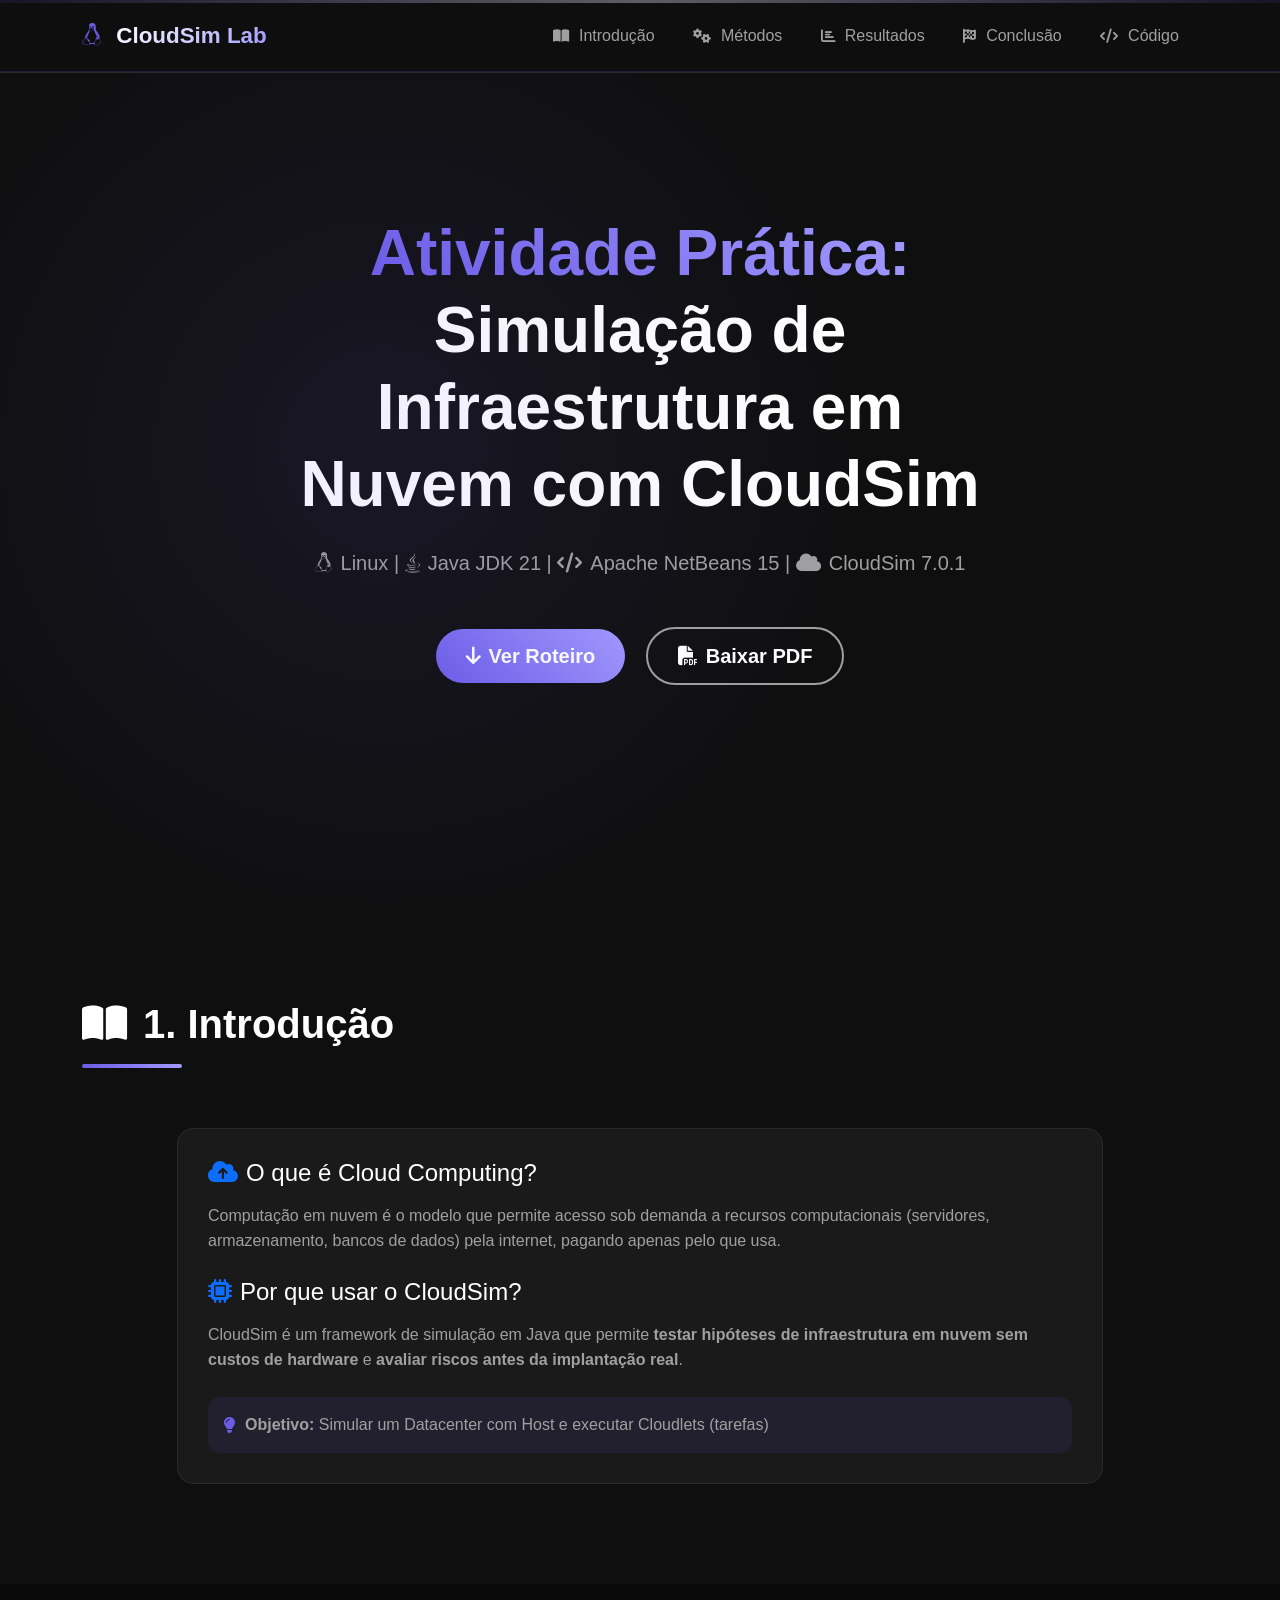
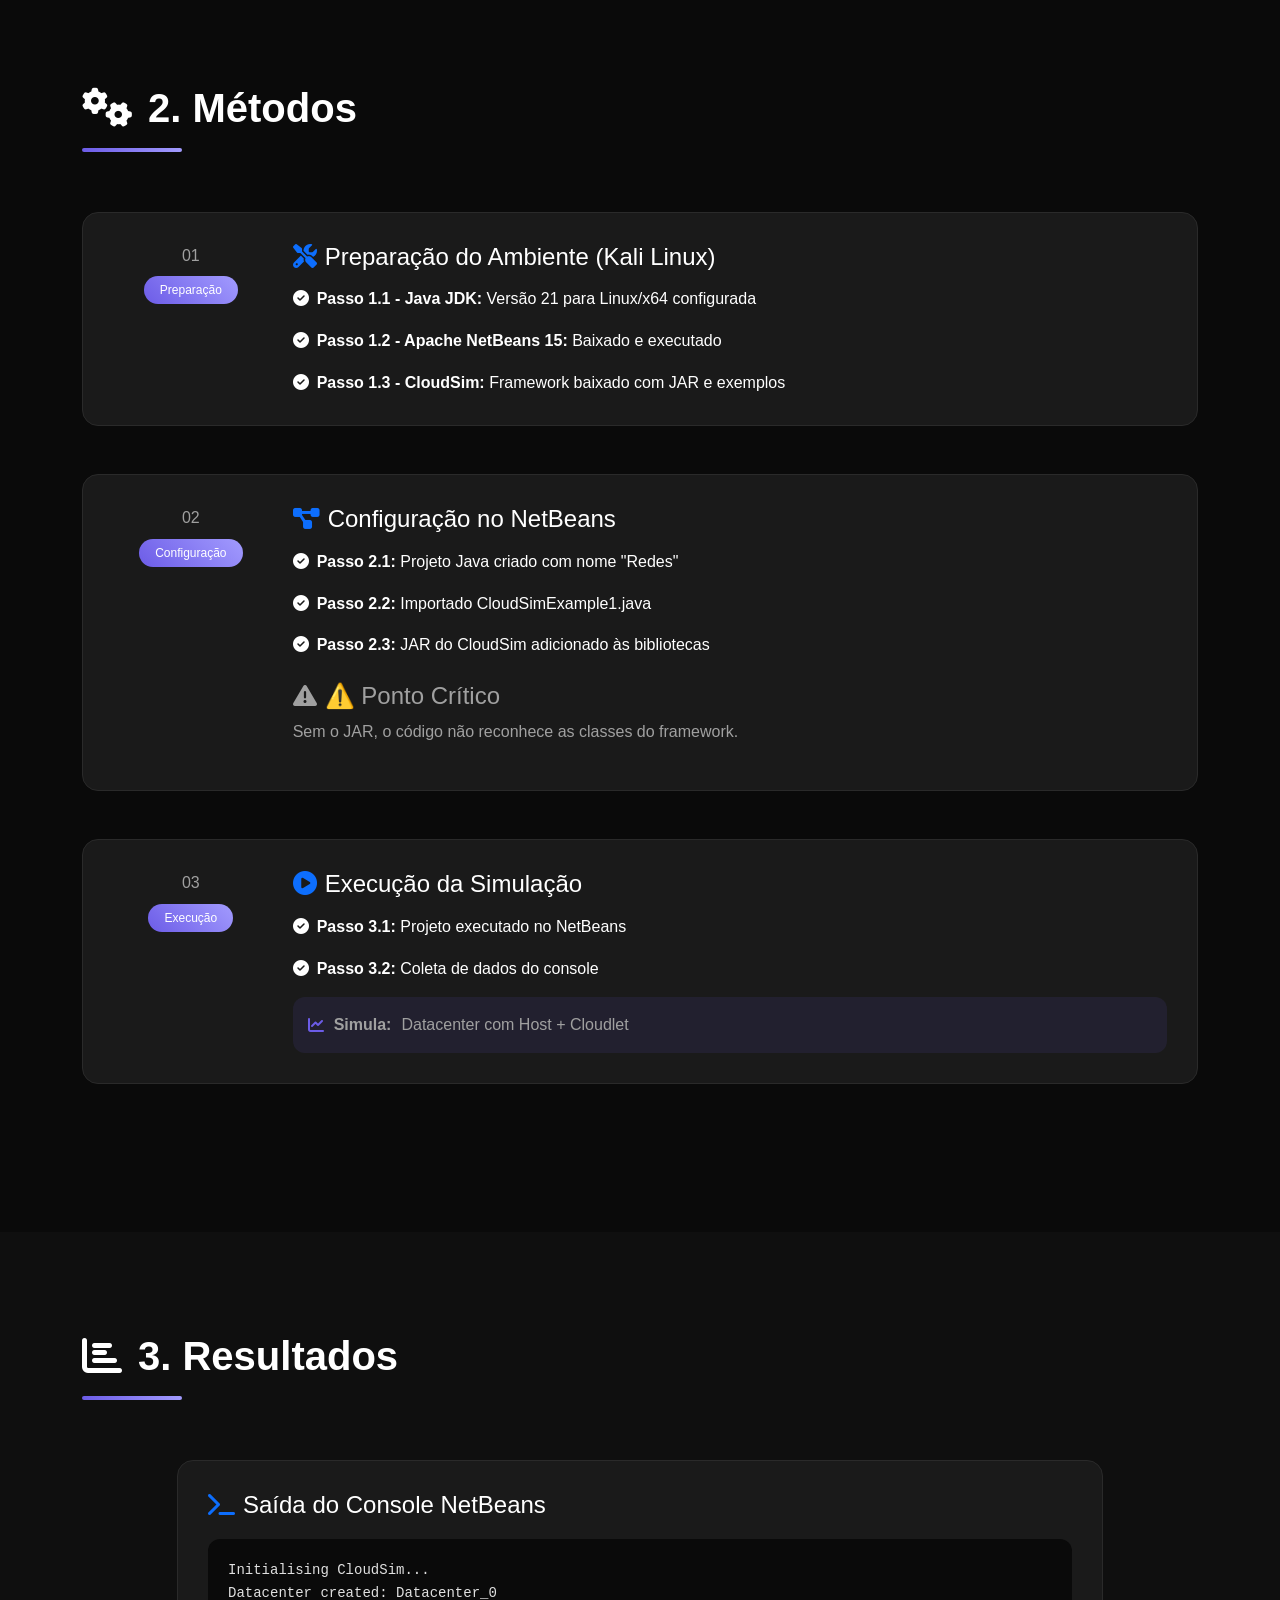
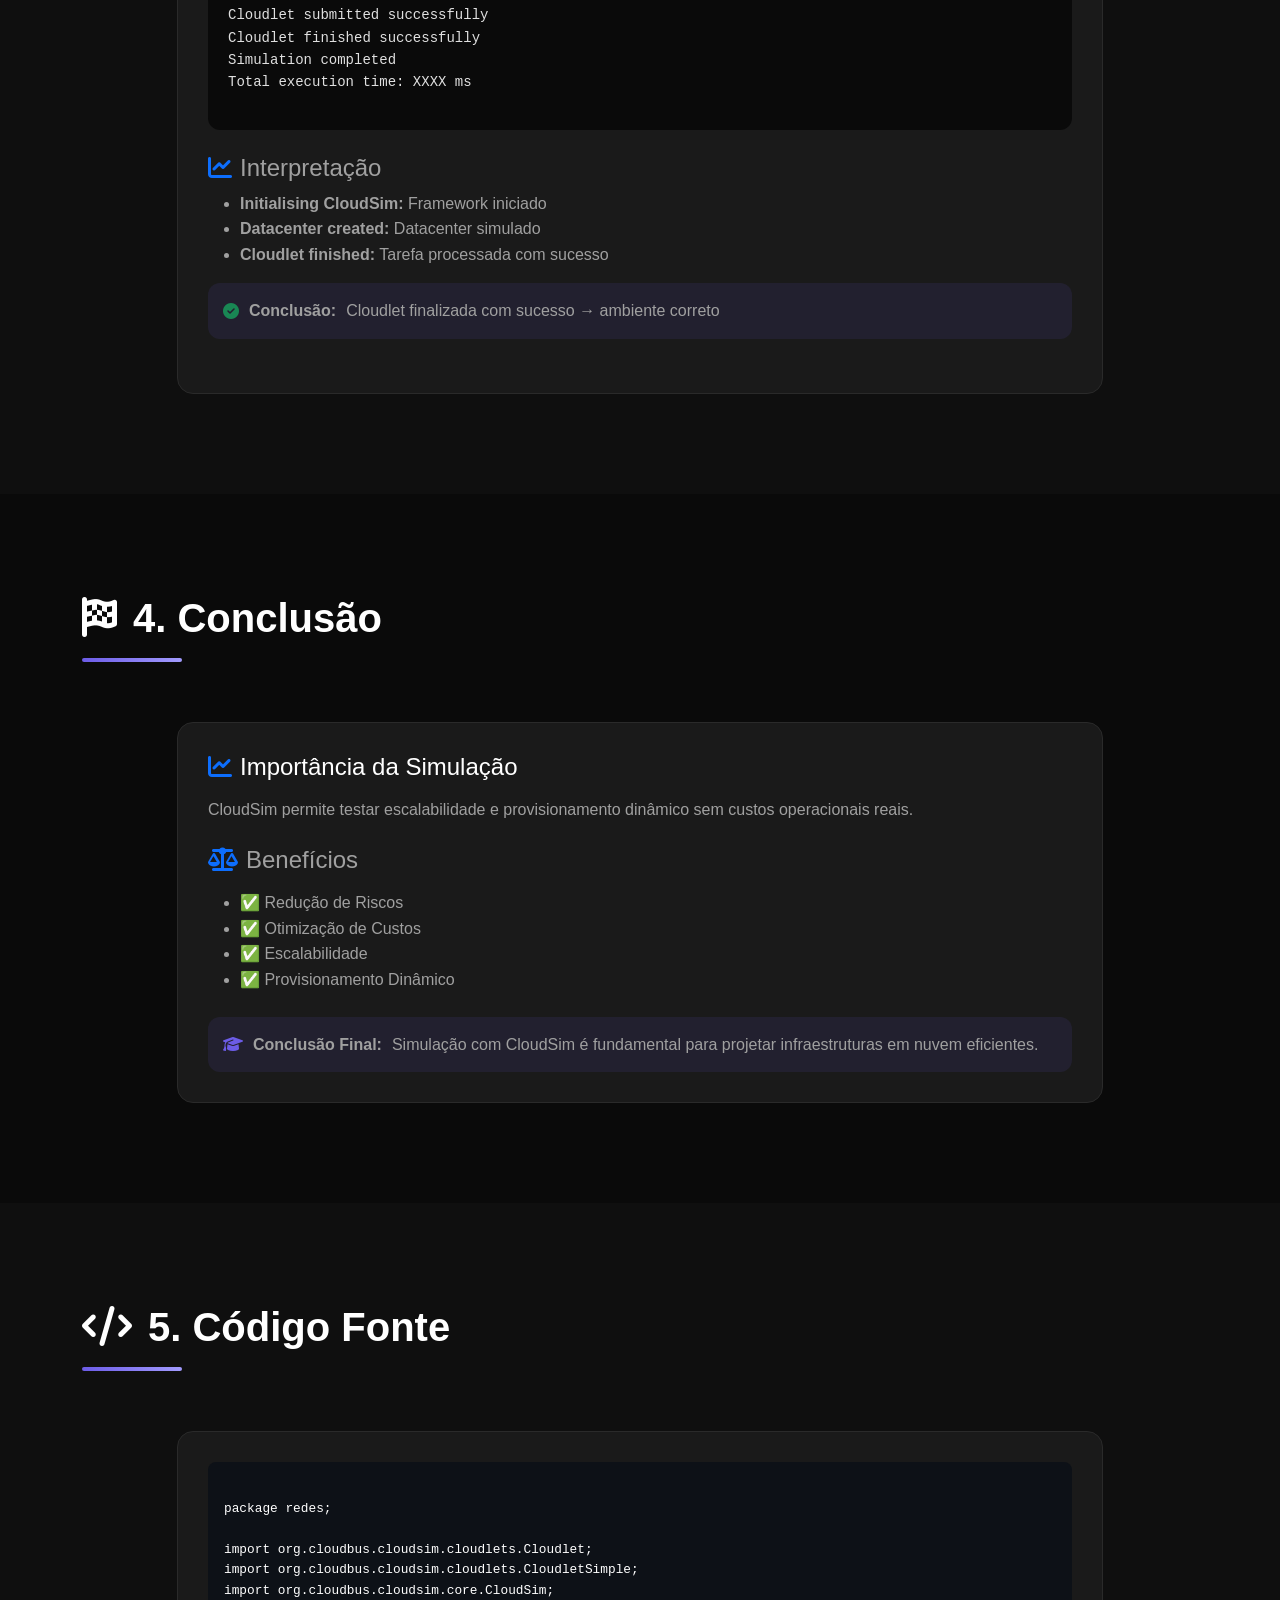
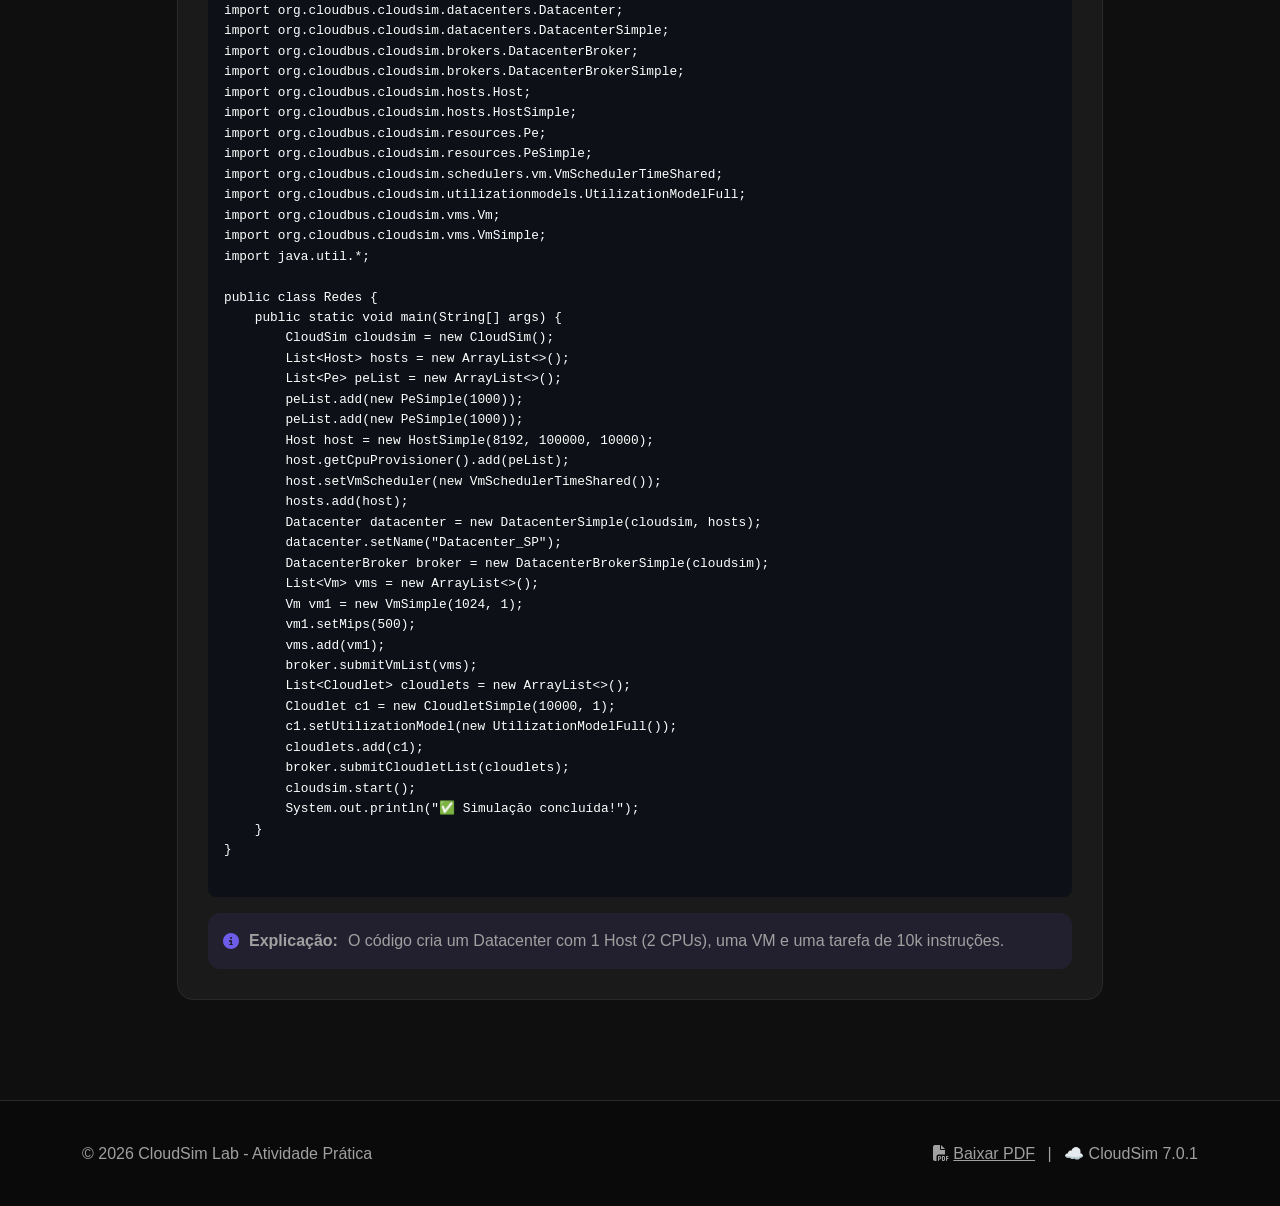
==== index.html @ b574f72d "Computação em nuvem" ====
<!doctype html>
<html lang="pt-BR">
  <head>
    <meta charset="UTF-8" />
    <meta name="viewport" content="width=device-width, initial-scale=1.0" />
    <title>CloudSim Lab - Simulação de Infraestrutura em Nuvem</title>
    <!-- Bootstrap 5 CSS -->
    <link href="https://cdn.jsdelivr.net/npm/bootstrap@5.3.0/dist/css/bootstrap.min.css" rel="stylesheet" />
    <!-- Font Awesome 6 -->
    <link rel="stylesheet" href="https://cdnjs.cloudflare.com/ajax/libs/font-awesome/6.4.0/css/all.min.css" />
    <!-- Seus CSS existentes -->
    <link rel="stylesheet" href="./css/styles.css" />
    <link rel="stylesheet" href="./css/header.css" />
  </head>
  <body>
    <header class="header fixed-top">
      <div class="reading-progress">
        <div class="progress-bar"></div>
      </div>
      <nav class="navbar navbar-expand-lg">
        <div class="container">
          <a class="navbar-brand" href="#">
            <i class="fab fa-linux me-2"></i>
            <span class="brand-text">CloudSim Lab</span>
          </a>
          <button class="navbar-toggler" type="button" data-bs-toggle="collapse" data-bs-target="#navbarNav">
            <span class="navbar-toggler-icon"></span>
          </button>
          <div class="collapse navbar-collapse" id="navbarNav">
            <ul class="navbar-nav ms-auto">
              <li class="nav-item">
                <a class="nav-link" href="#introducao"><i class="fas fa-book-open me-1"></i>Introdução</a>
              </li>
              <li class="nav-item">
                <a class="nav-link" href="#metodos"><i class="fas fa-cogs me-1"></i>Métodos</a>
              </li>
              <li class="nav-item">
                <a class="nav-link" href="#resultados"><i class="fas fa-chart-bar me-1"></i>Resultados</a>
              </li>
              <li class="nav-item">
                <a class="nav-link" href="#conclusao"><i class="fas fa-flag-checkered me-1"></i>Conclusão</a>
              </li>
              <li class="nav-item">
                <a class="nav-link" href="#codigo"><i class="fas fa-code me-1"></i>Código</a>
              </li>
            </ul>
          </div>
        </div>
        <div class="progress-container">
          <div class="progress-bar-custom"></div>
          <div class="progress-glow"></div>
        </div>
      </nav>
    </header>

    <main class="main-content">
      <section class="hero-section">
        <div class="container">
          <div class="row align-items-center min-vh-100">
            <div class="col-lg-8 mx-auto text-center">
              <h1 class="display-3 fw-bold mb-4">
                <span class="gradient-text">Atividade Prática:</span> Simulação de Infraestrutura em Nuvem com CloudSim
              </h1>
              <p class="lead text-gray mb-5">
                <i class="fab fa-linux me-2"></i>Linux | <i class="fab fa-java me-2"></i>Java JDK 21 |
                <i class="fas fa-code me-2"></i>Apache NetBeans 15 | <i class="fas fa-cloud me-2"></i>CloudSim 7.0.1
              </p>
              <div class="hero-buttons">
                <a href="#introducao" class="btn btn-primary btn-lg me-3"><i class="fas fa-arrow-down me-2"></i>Ver Roteiro</a>
                <a href="./CloudSim.pdf" class="btn btn-outline-light btn-lg" download><i class="fas fa-file-pdf me-2"></i>Baixar PDF</a>
              </div>
            </div>
          </div>
        </div>
      </section>

      <section id="introducao" class="section-padding">
        <div class="container">
          <h2 class="section-title"><i class="fas fa-book-open me-3"></i>1. Introdução</h2>
          <div class="row g-4">
            <div class="col-lg-10 mx-auto">
              <div class="card">
                <div class="card-body">
                  <h3><i class="fas fa-cloud-upload-alt text-primary me-2"></i>O que é Cloud Computing?</h3>
                  <p class="text-gray mb-4">
                    Computação em nuvem é o modelo que permite acesso sob demanda a recursos computacionais (servidores, armazenamento,
                    bancos de dados) pela internet, pagando apenas pelo que usa.
                  </p>
                  <h3><i class="fas fa-microchip text-primary me-2"></i>Por que usar o CloudSim?</h3>
                  <p class="text-gray">
                    CloudSim é um framework de simulação em Java que permite
                    <strong>testar hipóteses de infraestrutura em nuvem sem custos de hardware</strong> e
                    <strong>avaliar riscos antes da implantação real</strong>.
                  </p>
                  <div class="concept-tip mt-4">
                    <i class="fas fa-lightbulb"></i
                    ><span><strong>Objetivo:</strong> Simular um Datacenter com Host e executar Cloudlets (tarefas)</span>
                  </div>
                </div>
              </div>
            </div>
          </div>
        </div>
      </section>

      <section id="metodos" class="section-padding bg-darker">
        <div class="container">
          <h2 class="section-title"><i class="fas fa-cogs me-3"></i>2. Métodos</h2>
          <div class="card mb-5 study-card">
            <div class="card-body">
              <div class="row">
                <div class="col-md-3 col-lg-2 text-center mb-3 mb-md-0">
                  <div class="question-number">01</div>
                  <span class="badge bg-primary mt-2">Preparação</span>
                </div>
                <div class="col-md-9 col-lg-10">
                  <h3><i class="fas fa-tools me-2 text-primary"></i>Preparação do Ambiente (Kali Linux)</h3>
                  <div class="answer-box correct">
                    <i class="fas fa-check-circle me-2"></i><strong>Passo 1.1 - Java JDK:</strong> Versão 21 para Linux/x64 configurada
                  </div>
                  <div class="answer-box correct mt-3">
                    <i class="fas fa-check-circle me-2"></i><strong>Passo 1.2 - Apache NetBeans 15:</strong> Baixado e executado
                  </div>
                  <div class="answer-box correct mt-3">
                    <i class="fas fa-check-circle me-2"></i><strong>Passo 1.3 - CloudSim:</strong> Framework baixado com JAR e exemplos
                  </div>
                </div>
              </div>
            </div>
          </div>
          <div class="card mb-5 study-card">
            <div class="card-body">
              <div class="row">
                <div class="col-md-3 col-lg-2 text-center mb-3 mb-md-0">
                  <div class="question-number">02</div>
                  <span class="badge bg-primary mt-2">Configuração</span>
                </div>
                <div class="col-md-9 col-lg-10">
                  <h3><i class="fas fa-project-diagram me-2 text-primary"></i>Configuração no NetBeans</h3>
                  <div class="answer-box correct">
                    <i class="fas fa-check-circle me-2"></i><strong>Passo 2.1:</strong> Projeto Java criado com nome "Redes"
                  </div>
                  <div class="answer-box correct mt-3">
                    <i class="fas fa-check-circle me-2"></i><strong>Passo 2.2:</strong> Importado CloudSimExample1.java
                  </div>
                  <div class="answer-box correct mt-3">
                    <i class="fas fa-check-circle me-2"></i><strong>Passo 2.3:</strong> JAR do CloudSim adicionado às bibliotecas
                  </div>
                  <div class="explanation-box mt-4">
                    <h4><i class="fas fa-exclamation-triangle me-2"></i>⚠️ Ponto Crítico</h4>
                    <p>Sem o JAR, o código não reconhece as classes do framework.</p>
                  </div>
                </div>
              </div>
            </div>
          </div>
          <div class="card mb-5 study-card">
            <div class="card-body">
              <div class="row">
                <div class="col-md-3 col-lg-2 text-center mb-3 mb-md-0">
                  <div class="question-number">03</div>
                  <span class="badge bg-primary mt-2">Execução</span>
                </div>
                <div class="col-md-9 col-lg-10">
                  <h3><i class="fas fa-play-circle me-2 text-primary"></i>Execução da Simulação</h3>
                  <div class="answer-box correct">
                    <i class="fas fa-check-circle me-2"></i><strong>Passo 3.1:</strong> Projeto executado no NetBeans
                  </div>
                  <div class="answer-box correct mt-3">
                    <i class="fas fa-check-circle me-2"></i><strong>Passo 3.2:</strong> Coleta de dados do console
                  </div>
                  <div class="concept-tip mt-3">
                    <i class="fas fa-chart-line"></i><strong>Simula:</strong> Datacenter com Host + Cloudlet
                  </div>
                </div>
              </div>
            </div>
          </div>
        </div>
      </section>

      <section id="resultados" class="section-padding">
        <div class="container">
          <h2 class="section-title"><i class="fas fa-chart-bar me-3"></i>3. Resultados</h2>
          <div class="row g-4">
            <div class="col-lg-10 mx-auto">
              <div class="card mb-4">
                <div class="card-body">
                  <h3><i class="fas fa-terminal text-primary me-2"></i>Saída do Console NetBeans</h3>
                  <div class="example-box" style="background: #0a0a0a; font-family: 'Courier New', monospace">
                    <pre style="white-space: pre-wrap; color: #e0e0e0">
Initialising CloudSim...
Datacenter created: Datacenter_0
Cloudlet submitted successfully
Cloudlet finished successfully
Simulation completed
Total execution time: XXXX ms</pre
                    >
                  </div>
                  <h4 class="mt-4"><i class="fas fa-chart-line text-primary me-2"></i>Interpretação</h4>
                  <ul class="text-gray">
                    <li><strong>Initialising CloudSim:</strong> Framework iniciado</li>
                    <li><strong>Datacenter created:</strong> Datacenter simulado</li>
                    <li><strong>Cloudlet finished:</strong> Tarefa processada com sucesso</li>
                  </ul>
                  <div class="concept-tip mt-3">
                    <i class="fas fa-check-circle text-success"></i><strong>Conclusão:</strong> Cloudlet finalizada com sucesso → ambiente
                    correto
                  </div>
                </div>
              </div>
            </div>
          </div>
        </div>
      </section>

      <section id="conclusao" class="section-padding bg-darker">
        <div class="container">
          <h2 class="section-title"><i class="fas fa-flag-checkered me-3"></i>4. Conclusão</h2>
          <div class="row g-4">
            <div class="col-lg-10 mx-auto">
              <div class="card">
                <div class="card-body">
                  <h3><i class="fas fa-chart-line text-primary me-2"></i>Importância da Simulação</h3>
                  <p class="text-gray">CloudSim permite testar escalabilidade e provisionamento dinâmico sem custos operacionais reais.</p>
                  <h3 class="mt-4"><i class="fas fa-balance-scale text-primary me-2"></i>Benefícios</h3>
                  <ul class="text-gray">
                    <li>✅ Redução de Riscos</li>
                    <li>✅ Otimização de Custos</li>
                    <li>✅ Escalabilidade</li>
                    <li>✅ Provisionamento Dinâmico</li>
                  </ul>
                  <div class="concept-tip mt-4">
                    <i class="fas fa-graduation-cap"></i><strong>Conclusão Final:</strong> Simulação com CloudSim é fundamental para
                    projetar infraestruturas em nuvem eficientes.
                  </div>
                </div>
              </div>
            </div>
          </div>
        </div>
      </section>

      <section id="codigo" class="section-padding">
        <div class="container">
          <h2 class="section-title"><i class="fas fa-code me-3"></i>5. Código Fonte</h2>
          <div class="row g-4">
            <div class="col-lg-10 mx-auto">
              <div class="card">
                <div class="card-body">
                  <pre style="background: #0d1117; padding: 1rem; border-radius: 8px; overflow-x: auto; font-size: 0.8rem"><code>
package redes;

import org.cloudbus.cloudsim.cloudlets.Cloudlet;
import org.cloudbus.cloudsim.cloudlets.CloudletSimple;
import org.cloudbus.cloudsim.core.CloudSim;
import org.cloudbus.cloudsim.datacenters.Datacenter;
import org.cloudbus.cloudsim.datacenters.DatacenterSimple;
import org.cloudbus.cloudsim.brokers.DatacenterBroker;
import org.cloudbus.cloudsim.brokers.DatacenterBrokerSimple;
import org.cloudbus.cloudsim.hosts.Host;
import org.cloudbus.cloudsim.hosts.HostSimple;
import org.cloudbus.cloudsim.resources.Pe;
import org.cloudbus.cloudsim.resources.PeSimple;
import org.cloudbus.cloudsim.schedulers.vm.VmSchedulerTimeShared;
import org.cloudbus.cloudsim.utilizationmodels.UtilizationModelFull;
import org.cloudbus.cloudsim.vms.Vm;
import org.cloudbus.cloudsim.vms.VmSimple;
import java.util.*;

public class Redes {
    public static void main(String[] args) {
        CloudSim cloudsim = new CloudSim();
        List&lt;Host&gt; hosts = new ArrayList&lt;&gt;();
        List&lt;Pe&gt; peList = new ArrayList&lt;&gt;();
        peList.add(new PeSimple(1000));
        peList.add(new PeSimple(1000));
        Host host = new HostSimple(8192, 100000, 10000);
        host.getCpuProvisioner().add(peList);
        host.setVmScheduler(new VmSchedulerTimeShared());
        hosts.add(host);
        Datacenter datacenter = new DatacenterSimple(cloudsim, hosts);
        datacenter.setName("Datacenter_SP");
        DatacenterBroker broker = new DatacenterBrokerSimple(cloudsim);
        List&lt;Vm&gt; vms = new ArrayList&lt;&gt;();
        Vm vm1 = new VmSimple(1024, 1);
        vm1.setMips(500);
        vms.add(vm1);
        broker.submitVmList(vms);
        List&lt;Cloudlet&gt; cloudlets = new ArrayList&lt;&gt;();
        Cloudlet c1 = new CloudletSimple(10000, 1);
        c1.setUtilizationModel(new UtilizationModelFull());
        cloudlets.add(c1);
        broker.submitCloudletList(cloudlets);
        cloudsim.start();
        System.out.println("✅ Simulação concluída!");
    }
}
                            </code></pre>
                  <div class="concept-tip mt-3">
                    <i class="fas fa-info-circle"></i><strong>Explicação:</strong> O código cria um Datacenter com 1 Host (2 CPUs), uma VM e
                    uma tarefa de 10k instruções.
                  </div>
                </div>
              </div>
            </div>
          </div>
        </div>
      </section>
    </main>

    <footer class="footer">
      <div class="container">
        <div class="row">
          <div class="col-md-6"><p class="mb-0">© 2026 CloudSim Lab - Atividade Prática</p></div>
          <div class="col-md-6 text-md-end">
            <a href="./CloudSim.pdf" class="text-gray" download><i class="fas fa-file-pdf me-1"></i>Baixar PDF</a>
            <span class="mx-2">|</span>
            <span>☁️ CloudSim 7.0.1</span>
          </div>
        </div>
      </div>
    </footer>

    <script src="https://cdn.jsdelivr.net/npm/bootstrap@5.3.0/dist/js/bootstrap.bundle.min.js"></script>
    <script src="./js/script.js"></script>
    <script src="./js/header.js"></script>
    <script>
      window.addEventListener('scroll', function () {
        const winScroll = document.body.scrollTop || document.documentElement.scrollTop
        const height = document.documentElement.scrollHeight - document.documentElement.clientHeight
        const scrolled = (winScroll / height) * 100
        document.getElementById('progressBar').style.width = scrolled + '%'
      })
    </script>
  </body>
</html>
---- css/styles.css ----
/* style.css - Dark Mode Personalizado */
:root {
  --bg-primary: #0f0f0f;
  --bg-secondary: #1a1a1a;
  --bg-darker: #0a0a0a;
  --text-primary: #ffffff;
  --text-secondary: #e0e0e0;
  --text-gray: #a0a0a0;
  --accent-primary: #6c5ce7;
  --accent-secondary: #a29bfe;
  --border-color: #2a2a2a;
  --card-hover: #252525;
}

* {
  margin: 0;
  padding: 0;
  box-sizing: border-box;
}

body {
  background-color: var(--bg-primary);
  color: var(--text-primary);
  font-family: 'Segoe UI', Tahoma, Geneva, Verdana, sans-serif;
  line-height: 1.6;
  overflow-x: hidden;
}

/* Header e Navegação */
.header {
  background-color: rgba(15, 15, 15, 0.95);
  backdrop-filter: blur(10px);
  border-bottom: 1px solid var(--border-color);
}

.navbar-brand {
  color: var(--text-primary) !important;
  font-weight: bold;
  font-size: 1.5rem;
}

.navbar-brand i {
  color: var(--accent-primary);
}

.nav-link {
  color: var(--text-gray) !important;
  font-weight: 500;
  transition: all 0.3s ease;
  position: relative;
}

.nav-link:hover {
  color: var(--text-primary) !important;
}

.nav-link::after {
  content: '';
  position: absolute;
  bottom: 0;
  left: 50%;
  width: 0;
  height: 2px;
  background: var(--accent-primary);
  transition: all 0.3s ease;
  transform: translateX(-50%);
}

.nav-link:hover::after {
  width: 80%;
}

/* Hero Section */
.hero-section {
  min-height: 100vh;
  display: flex;
  align-items: center;
  position: relative;
  overflow: hidden;
}

.hero-section::before {
  content: '';
  position: absolute;
  top: 0;
  left: 0;
  right: 0;
  bottom: 0;
  background: radial-gradient(circle at 30% 50%, rgba(108, 92, 231, 0.1) 0%, transparent 50%);
  pointer-events: none;
}

.gradient-text {
  background: linear-gradient(45deg, var(--accent-primary), var(--accent-secondary));
  -webkit-background-clip: text;
  -webkit-text-fill-color: transparent;
  background-clip: text;
}

/* Seções */
.section-padding {
  padding: 100px 0;
}

.bg-darker {
  background-color: var(--bg-darker);
}

.section-title {
  font-size: 2.5rem;
  font-weight: bold;
  margin-bottom: 60px;
  position: relative;
  padding-bottom: 20px;
}

.section-title::after {
  content: '';
  position: absolute;
  bottom: 0;
  left: 0;
  width: 100px;
  height: 4px;
  background: linear-gradient(90deg, var(--accent-primary), var(--accent-secondary));
  border-radius: 2px;
}

/* Cards */
.card {
  background-color: var(--bg-secondary);
  border: 1px solid var(--border-color);
  border-radius: 16px;
  overflow: hidden;
  transition: all 0.3s ease;
  height: 100%;
}

.card:hover {
  transform: translateY(-10px);
  background-color: var(--card-hover);
  box-shadow: 0 20px 40px rgba(0, 0, 0, 0.4);
}

.card-body {
  padding: 30px;
}

.card h3 {
  color: var(--text-primary);
  font-size: 1.5rem;
  margin-bottom: 15px;
}

.text-gray {
  color: var(--text-gray);
}

/* Badges */
.badge {
  padding: 8px 16px;
  border-radius: 20px;
  font-weight: 500;
}

.badge.bg-primary {
  background: linear-gradient(45deg, var(--accent-primary), var(--accent-secondary)) !important;
}

/* Concept Tips */
.concept-tip {
  margin-top: 20px;
  padding: 15px;
  background-color: rgba(108, 92, 231, 0.1);
  border-radius: 12px;
  color: var(--text-gray);
  display: flex;
  align-items: center;
  gap: 10px;
}

.concept-tip i {
  color: var(--accent-primary);
}

/* Case Cards */
.case-card .case-icon {
  width: 60px;
  height: 60px;
  background: linear-gradient(45deg, var(--accent-primary), var(--accent-secondary));
  border-radius: 50%;
  display: flex;
  align-items: center;
  justify-content: center;
  margin-bottom: 20px;
}

.case-icon i {
  font-size: 24px;
  color: white;
}

.problem {
  color: #ffffff;
  font-weight: 500;
  margin: 15px 0;
  padding: 10px;
  background-color: rgba(255, 107, 107, 0.1);
  border-radius: 8px;
}

.solution {
  margin-top: 20px;
  padding: 15px;
  background-color: rgba(0, 255, 0, 0.05);
  border-radius: 8px;
  color: var(--text-gray);
}

/* Timeline */
.timeline {
  position: relative;
  padding: 20px 0;
}

.timeline::before {
  content: '';
  position: absolute;
  left: 30px;
  top: 0;
  bottom: 0;
  width: 2px;
  background: linear-gradient(to bottom, var(--accent-primary), var(--accent-secondary));
}

.timeline-item {
  position: relative;
  padding-left: 80px;
  margin-bottom: 40px;
}

.time-badge {
  position: absolute;
  left: 0;
  top: 0;
  width: 60px;
  height: 60px;
  background: linear-gradient(45deg, var(--accent-primary), var(--accent-secondary));
  border-radius: 50%;
  display: flex;
  align-items: center;
  justify-content: center;
  font-weight: bold;
  color: white;
  box-shadow: 0 10px 20px rgba(108, 92, 231, 0.3);
}

/* Comparison Cards */
.comparison-card .card-header {
  background: linear-gradient(45deg, var(--accent-primary), var(--accent-secondary));
  color: white;
  padding: 30px;
  border: none;
}

.feature-list {
  list-style: none;
  padding: 0;
}

.feature-list li {
  margin-bottom: 15px;
  color: var(--text-gray);
}

.feature-list i {
  margin-right: 10px;
}

.example-box {
  margin-top: 20px;
  padding: 20px;
  background-color: var(--bg-primary);
  border-radius: 12px;
  min-height: 100px;
}

.flex-example {
  display: flex;
  gap: 10px;
  justify-content: center;
  align-items: center;
}

.flex-example div {
  width: 50px;
  height: 50px;
  background: linear-gradient(45deg, var(--accent-primary), var(--accent-secondary));
  border-radius: 8px;
}

.grid-example {
  display: grid;
  grid-template-columns: repeat(2, 1fr);
  gap: 10px;
}

.grid-example div {
  height: 50px;
  background: linear-gradient(45deg, var(--accent-secondary), var(--accent-primary));
  border-radius: 8px;
}

/* FAQ Cards */
.faq-card {
  background-color: var(--bg-secondary);
  border: 1px solid var(--border-color);
  border-radius: 16px;
  padding: 30px;
  transition: all 0.3s ease;
}

.faq-card:hover {
  transform: translateX(10px);
  border-color: var(--accent-primary);
}

/* Buttons */
.btn-primary {
  background: linear-gradient(45deg, var(--accent-primary), var(--accent-secondary));
  border: none;
  padding: 12px 30px;
  border-radius: 30px;
  font-weight: 600;
  transition: all 0.3s ease;
}

.btn-primary:hover {
  transform: translateY(-3px);
  box-shadow: 0 10px 30px rgba(108, 92, 231, 0.4);
}

.btn-outline-light {
  border: 2px solid var(--text-gray);
  color: var(--text-primary);
  padding: 12px 30px;
  border-radius: 30px;
  font-weight: 600;
  transition: all 0.3s ease;
}

.btn-outline-light:hover {
  background-color: var(--text-primary);
  color: var(--bg-primary);
  transform: translateY(-3px);
}

/* Footer */
.footer {
  background-color: var(--bg-darker);
  padding: 40px 0;
  border-top: 1px solid var(--border-color);
  color: var(--text-gray);
}

/* Scroll Suave */
html {
  scroll-behavior: smooth;
}

/* Foco na seção alvo */
section:target {
  animation: highlight 1.5s ease;
}

@keyframes highlight {
  0%,
  100% {
    background-color: transparent;
  }
  30%,
  70% {
    background-color: rgba(108, 92, 231, 0.1);
  }
}

/* Responsividade */
@media (max-width: 768px) {
  .section-title {
    font-size: 2rem;
  }

  .hero-section h1 {
    font-size: 2.5rem;
  }

  .timeline::before {
    left: 20px;
  }

  .timeline-item {
    padding-left: 60px;
  }

  .time-badge {
    width: 40px;
    height: 40px;
    font-size: 0.9rem;
  }

  .section-padding {
    padding: 60px 0;
  }
}

@media (max-width: 576px) {
  .hero-section h1 {
    font-size: 2rem;
  }

  .section-title {
    font-size: 1.75rem;
  }

  .card-body {
    padding: 20px;
  }
}

/* Animações de entrada */
.fade-in {
  opacity: 0;
  transform: translateY(20px);
  transition:
    opacity 0.6s ease,
    transform 0.6s ease;
}

.fade-in.visible {
  opacity: 1;
  transform: translateY(0);
}

.paragraph-text,
h4,
.example-box,
.alternativa,
.question-text,
.row .mt-4,
.summary-item,
.question-number {
  color: var(--text-gray);
}

.answer-box.correct {
  color: white !important;
}

code {
  color: white !important;
}
---- css/header.css ----
/* ===== HEADER MODERNO E RESPONSIVO ===== */

/* Estilo base do navbar */
.navbar {
  padding: 0.8rem 0;
  transition: all 0.3s ease;
  background: rgba(15, 15, 15, 0.95);
  backdrop-filter: blur(10px);
  border-bottom: 1px solid rgba(108, 92, 231, 0.2);
}

/* Quando o header fica com scroll */
.navbar.scrolled {
  padding: 0.4rem 0;
  background: rgba(15, 15, 15, 0.98);
  box-shadow: 0 5px 20px rgba(0, 0, 0, 0.3);
}

/* Brand */
.navbar-brand {
  font-weight: 700;
  font-size: 1.4rem;
  color: var(--text-primary) !important;
  transition: all 0.3s ease;
}

.navbar-brand i {
  color: var(--accent-primary);
  transition: transform 0.3s ease;
}

.navbar-brand:hover i {
  transform: rotate(-10deg) scale(1.1);
}

.brand-text {
  background: linear-gradient(135deg, #fff, var(--accent-secondary));
  -webkit-background-clip: text;
  background-clip: text;
  color: transparent;
}

/* Botão Toggler personalizado */
.navbar-toggler {
  border: 1px solid var(--accent-primary);
  padding: 0.6rem;
  transition: all 0.3s ease;
  position: relative;
}

.navbar-toggler:hover {
  background: rgba(108, 92, 231, 0.1);
  transform: scale(1.05);
}

.navbar-toggler-icon {
  background-image: url("data:image/svg+xml,%3csvg xmlns='http://www.w3.org/2000/svg' viewBox='0 0 30 30'%3e%3cpath stroke='rgba(108, 92, 231, 1)' stroke-linecap='round' stroke-miterlimit='10' stroke-width='2' d='M4 7h22M4 15h22M4 23h22'/%3e%3c/svg%3e");
}

/* Itens de navegação */
.nav-item {
  margin: 0 0.2rem;
  position: relative;
}

.nav-link {
  color: var(--text-gray) !important;
  font-weight: 500;
  padding: 0.6rem 1rem !important;
  border-radius: 8px;
  transition: all 0.3s ease;
  position: relative;
  display: flex;
  align-items: center;
  gap: 6px;
}

.nav-link i {
  font-size: 0.9rem;
  transition: all 0.3s ease;
}

.nav-link span {
  transition: all 0.3s ease;
}

.nav-link:hover {
  color: var(--text-primary) !important;
  background: rgba(108, 92, 231, 0.1);
  transform: translateY(-2px);
}

.nav-link:hover i {
  transform: scale(1.1);
  color: var(--accent-primary);
}

/* Indicador de seção ativa */
.nav-link.active {
  color: var(--accent-primary) !important;
  background: rgba(108, 92, 231, 0.15);
}

.nav-link.active i {
  color: var(--accent-primary);
}

/* Linha animada abaixo do link */
.nav-link::after {
  content: '';
  position: absolute;
  bottom: 0;
  left: 50%;
  width: 0;
  height: 2px;
  background: linear-gradient(90deg, var(--accent-primary), var(--accent-secondary));
  transition: all 0.3s ease;
  transform: translateX(-50%);
  border-radius: 2px;
}

.nav-link:hover::after,
.nav-link.active::after {
  width: 70%;
}

/* ===== DROPDOWN MENU MODERNO ===== */
.dropdown-menu {
  background: rgba(26, 26, 26, 0.98);
  backdrop-filter: blur(12px);
  border: 1px solid rgba(108, 92, 231, 0.3);
  border-radius: 12px;
  padding: 0.5rem;
  margin-top: 0.5rem;
  box-shadow: 0 10px 30px rgba(0, 0, 0, 0.3);
  animation: dropdownFade 0.3s ease;
}

@keyframes dropdownFade {
  from {
    opacity: 0;
    transform: translateY(-10px);
  }
  to {
    opacity: 1;
    transform: translateY(0);
  }
}

.dropdown-item {
  color: var(--text-gray);
  padding: 0.75rem 1rem;
  border-radius: 8px;
  transition: all 0.2s ease;
  display: flex;
  flex-direction: column;
  align-items: flex-start;
}

.dropdown-item i {
  font-size: 1rem;
  margin-right: 8px;
  width: 24px;
  text-align: center;
}

.dropdown-item:hover {
  background: rgba(108, 92, 231, 0.15);
  color: var(--text-primary);
  transform: translateX(5px);
}

.dropdown-subtitle {
  font-size: 0.7rem;
  color: var(--text-gray);
  margin-top: 2px;
  margin-left: 32px;
  font-weight: normal;
}

.dropdown-divider {
  border-color: rgba(108, 92, 231, 0.2);
  margin: 0.5rem 0;
}

.dropdown-toggle::after {
  margin-left: 0.5rem;
  vertical-align: middle;
  border-top-color: var(--accent-primary);
  transition: transform 0.2s ease;
}

.dropdown-toggle[aria-expanded='true']::after {
  transform: rotate(180deg);
}

/* ===== BARRA DE PROGRESSO PERSONALIZADA ===== */
.progress-container {
  position: fixed;
  top: 0;
  left: 0;
  width: 100%;
  height: 3px;
  background: rgba(108, 92, 231, 0.1);
  z-index: 1041;
  overflow: hidden;
}

.progress-bar-custom {
  position: absolute;
  top: 0;
  left: 0;
  width: 0%;
  height: 100%;
  background: linear-gradient(90deg, var(--accent-primary) 0%, var(--accent-secondary) 50%, var(--accent-primary) 100%);
  border-radius: 0 2px 2px 0;
  transition: width 0.1s ease-out;
  box-shadow: 0 0 10px rgba(108, 92, 231, 0.5);
  animation: progressPulse 1.5s ease-in-out infinite;
}

.progress-glow {
  position: absolute;
  top: 0;
  left: 0;
  width: 100%;
  height: 100%;
  background: linear-gradient(90deg, transparent 0%, rgba(255, 255, 255, 0.3) 50%, transparent 100%);
  animation: glowMove 2s linear infinite;
  pointer-events: none;
}

@keyframes progressPulse {
  0%,
  100% {
    opacity: 0.8;
  }
  50% {
    opacity: 1;
    box-shadow: 0 0 15px rgba(108, 92, 231, 0.8);
  }
}

@keyframes glowMove {
  0% {
    transform: translateX(-100%);
  }
  100% {
    transform: translateX(100%);
  }
}

.progress-bar-custom.loading {
  width: 30%;
  animation: loadingPulse 1s ease-in-out infinite;
}

@keyframes loadingPulse {
  0%,
  100% {
    opacity: 0.6;
  }
  50% {
    opacity: 1;
  }
}

/* ===== RESPONSIVIDADE ===== */
@media (max-width: 991.98px) {
  .navbar {
    padding: 0.6rem 0;
  }

  .navbar-brand {
    font-size: 1.2rem;
  }

  .navbar-collapse {
    background: rgba(15, 15, 15, 0.98);
    backdrop-filter: blur(10px);
    border-radius: 12px;
    margin-top: 1rem;
    padding: 1rem;
    border: 1px solid rgba(108, 92, 231, 0.2);
    max-height: 80vh;
    overflow-y: auto;
  }

  .nav-item {
    margin: 0.2rem 0;
  }

  .nav-link {
    padding: 0.8rem 1rem !important;
    justify-content: flex-start;
  }

  .nav-link::after {
    display: none;
  }

  .dropdown-menu {
    background: rgba(10, 10, 10, 0.95);
    border: none;
    margin-left: 1rem;
    margin-top: 0;
    animation: none;
  }

  .dropdown-item {
    padding: 0.6rem 1rem;
  }

  .dropdown-subtitle {
    margin-left: 0;
    font-size: 0.65rem;
  }

  .navbar-collapse {
    transition: all 0.3s ease;
  }

  .navbar-collapse.collapsing {
    transition: all 0.3s ease;
  }
}

@media (max-width: 576px) {
  .navbar-brand {
    font-size: 1rem;
  }

  .brand-text {
    font-size: 0.9rem;
  }

  .nav-link {
    padding: 0.6rem 0.8rem !important;
    font-size: 0.9rem;
  }

  .dropdown-subtitle {
    display: none;
  }
}
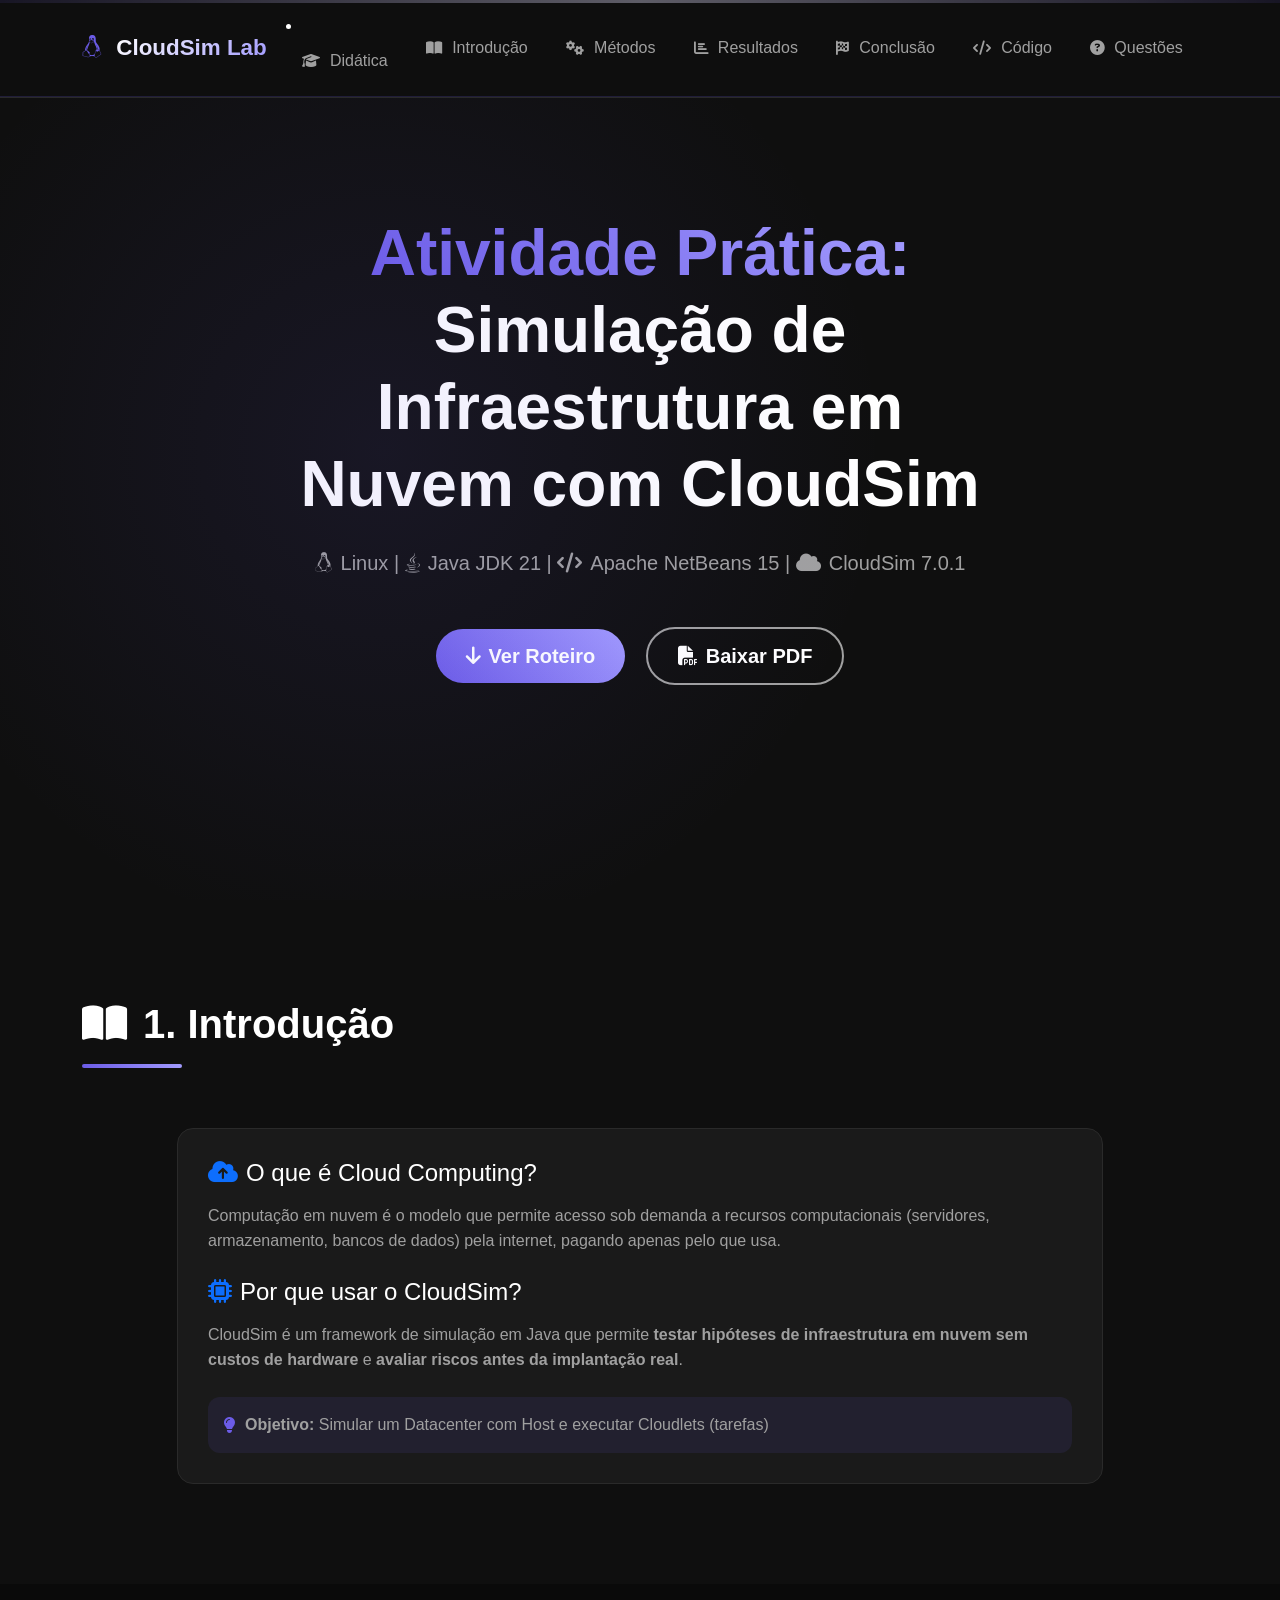
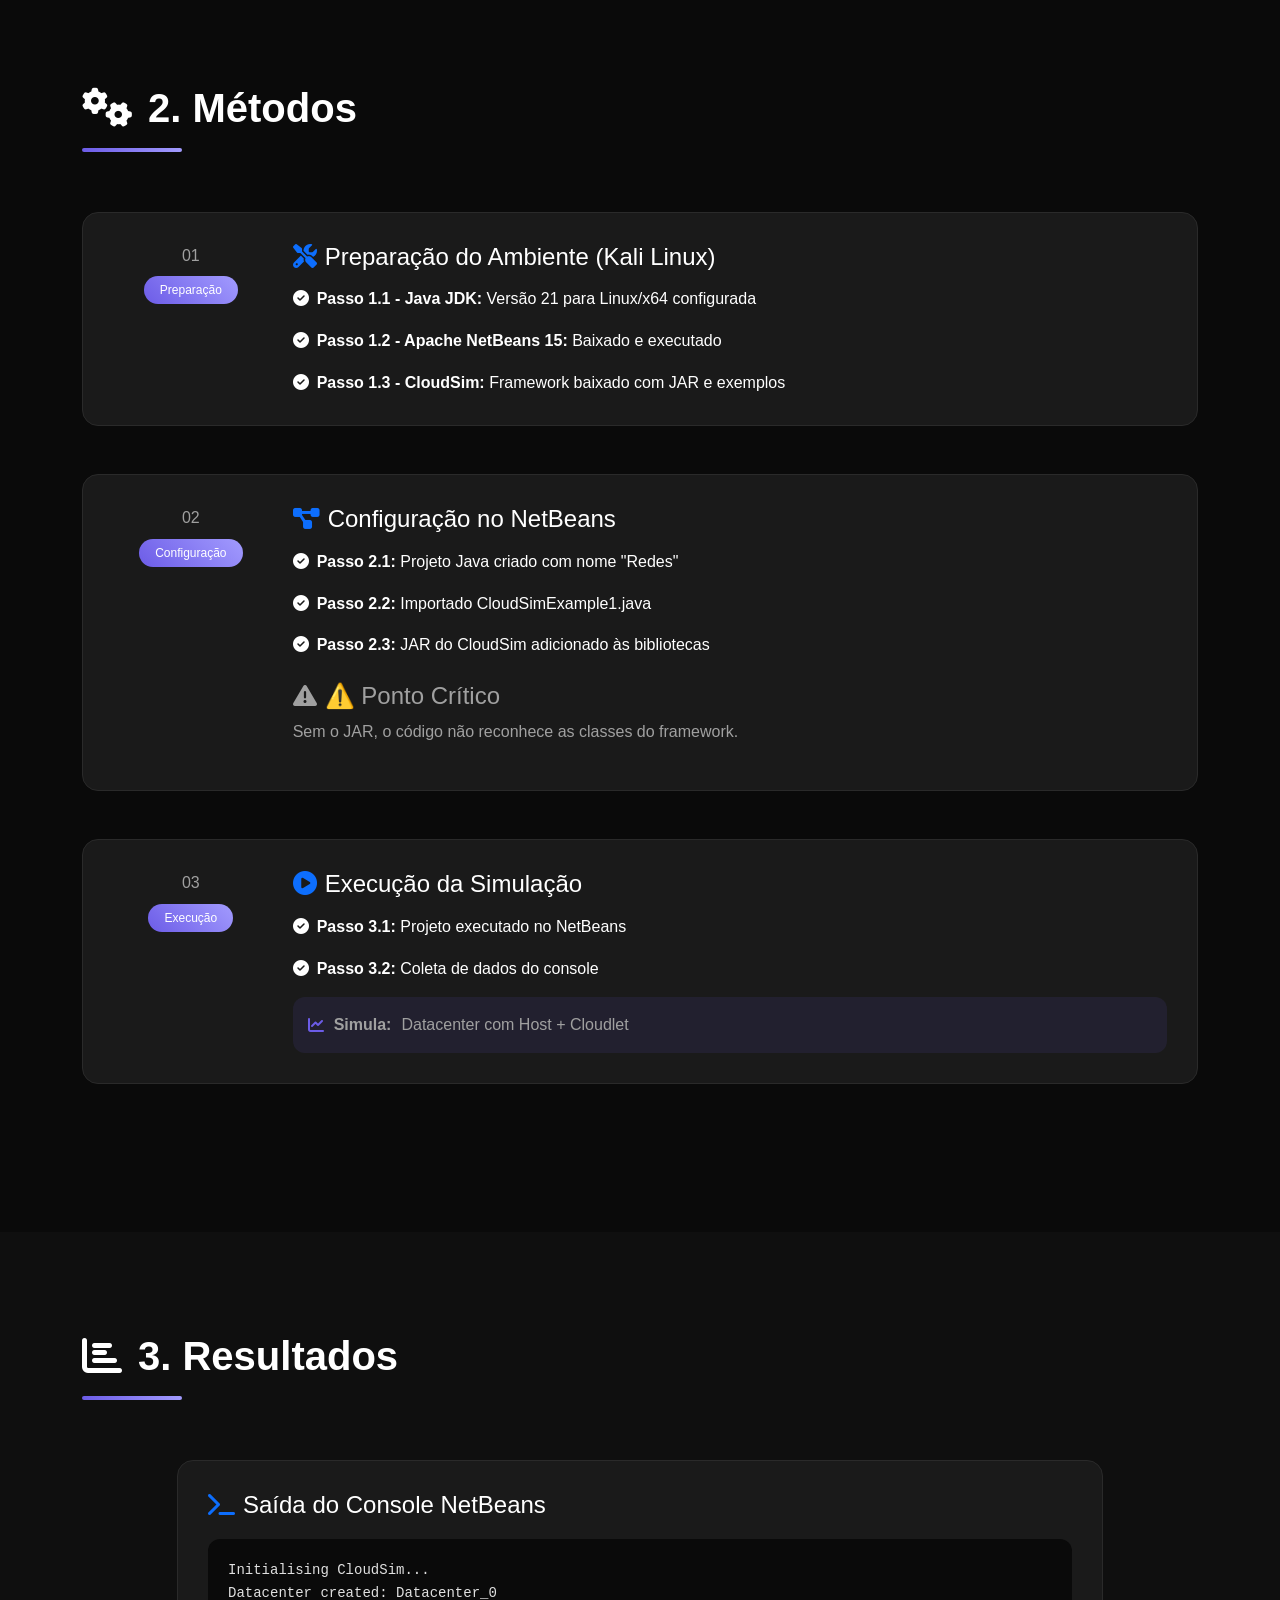
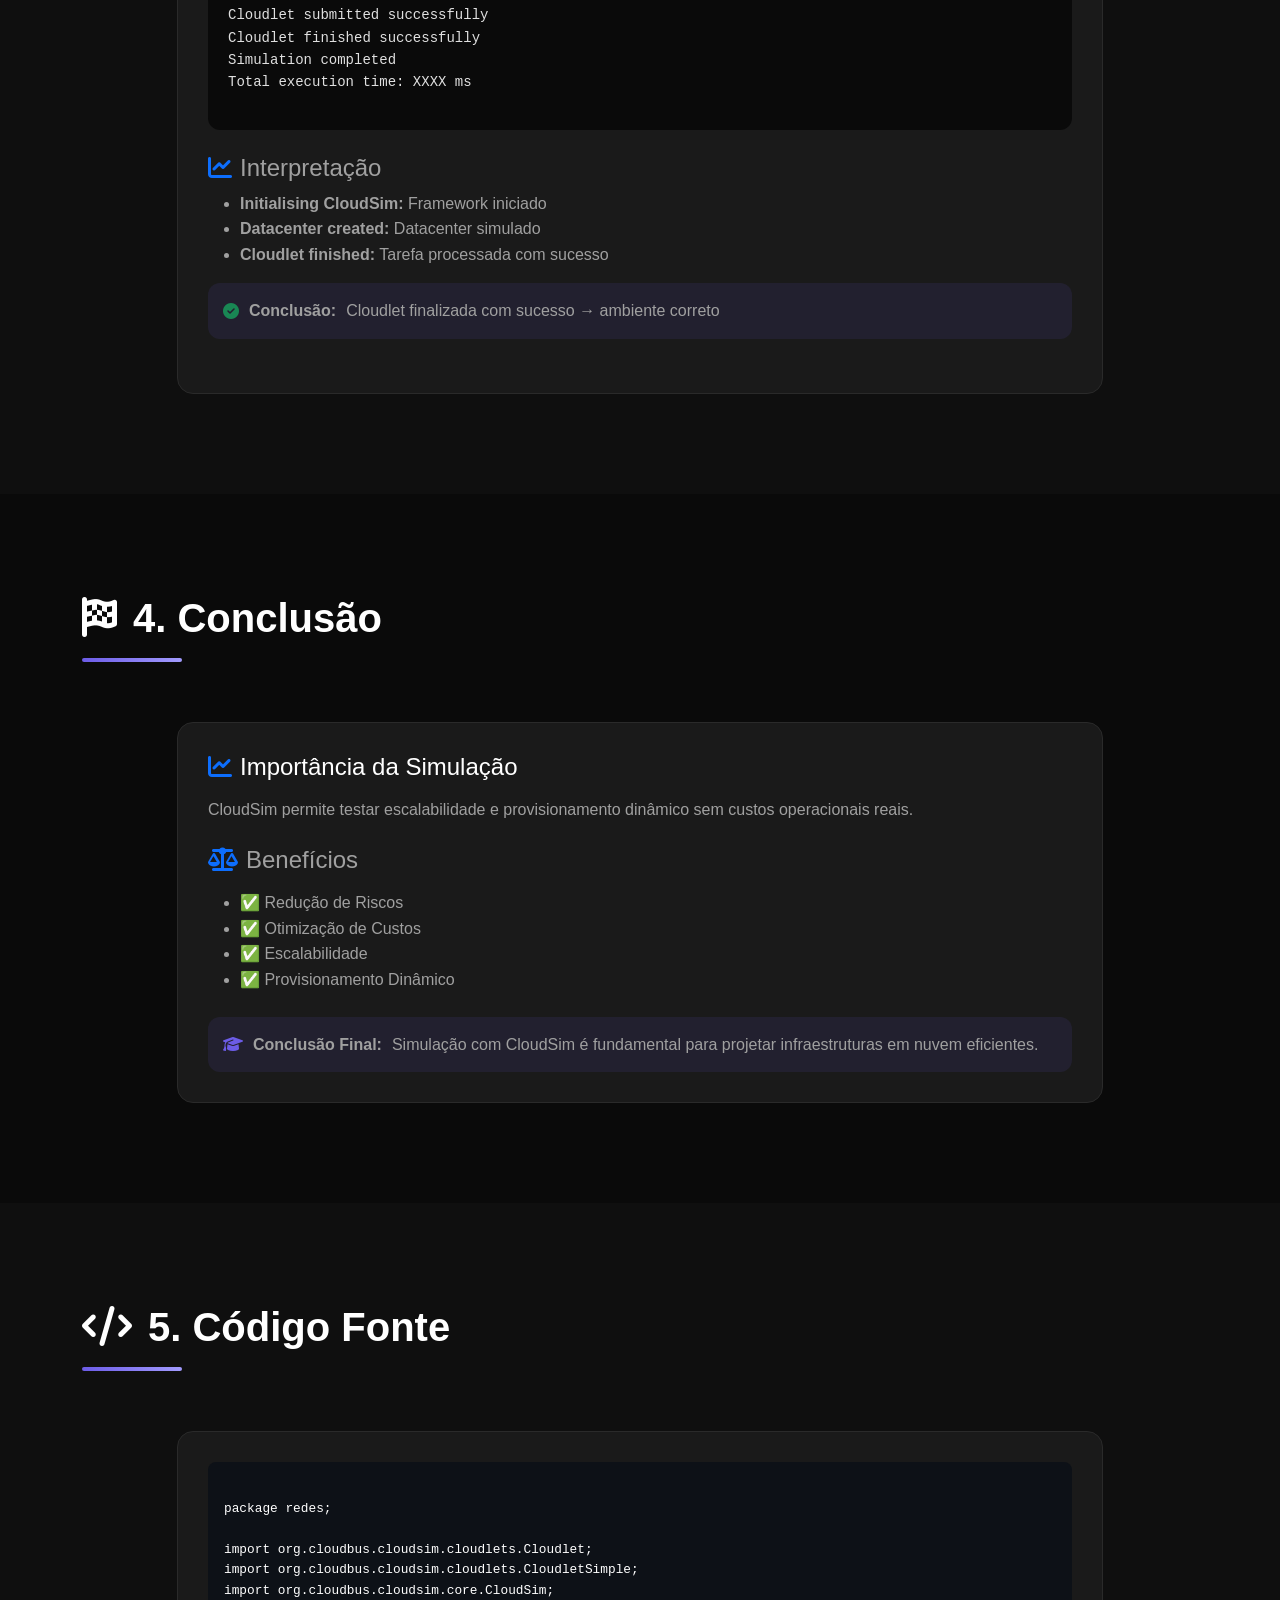
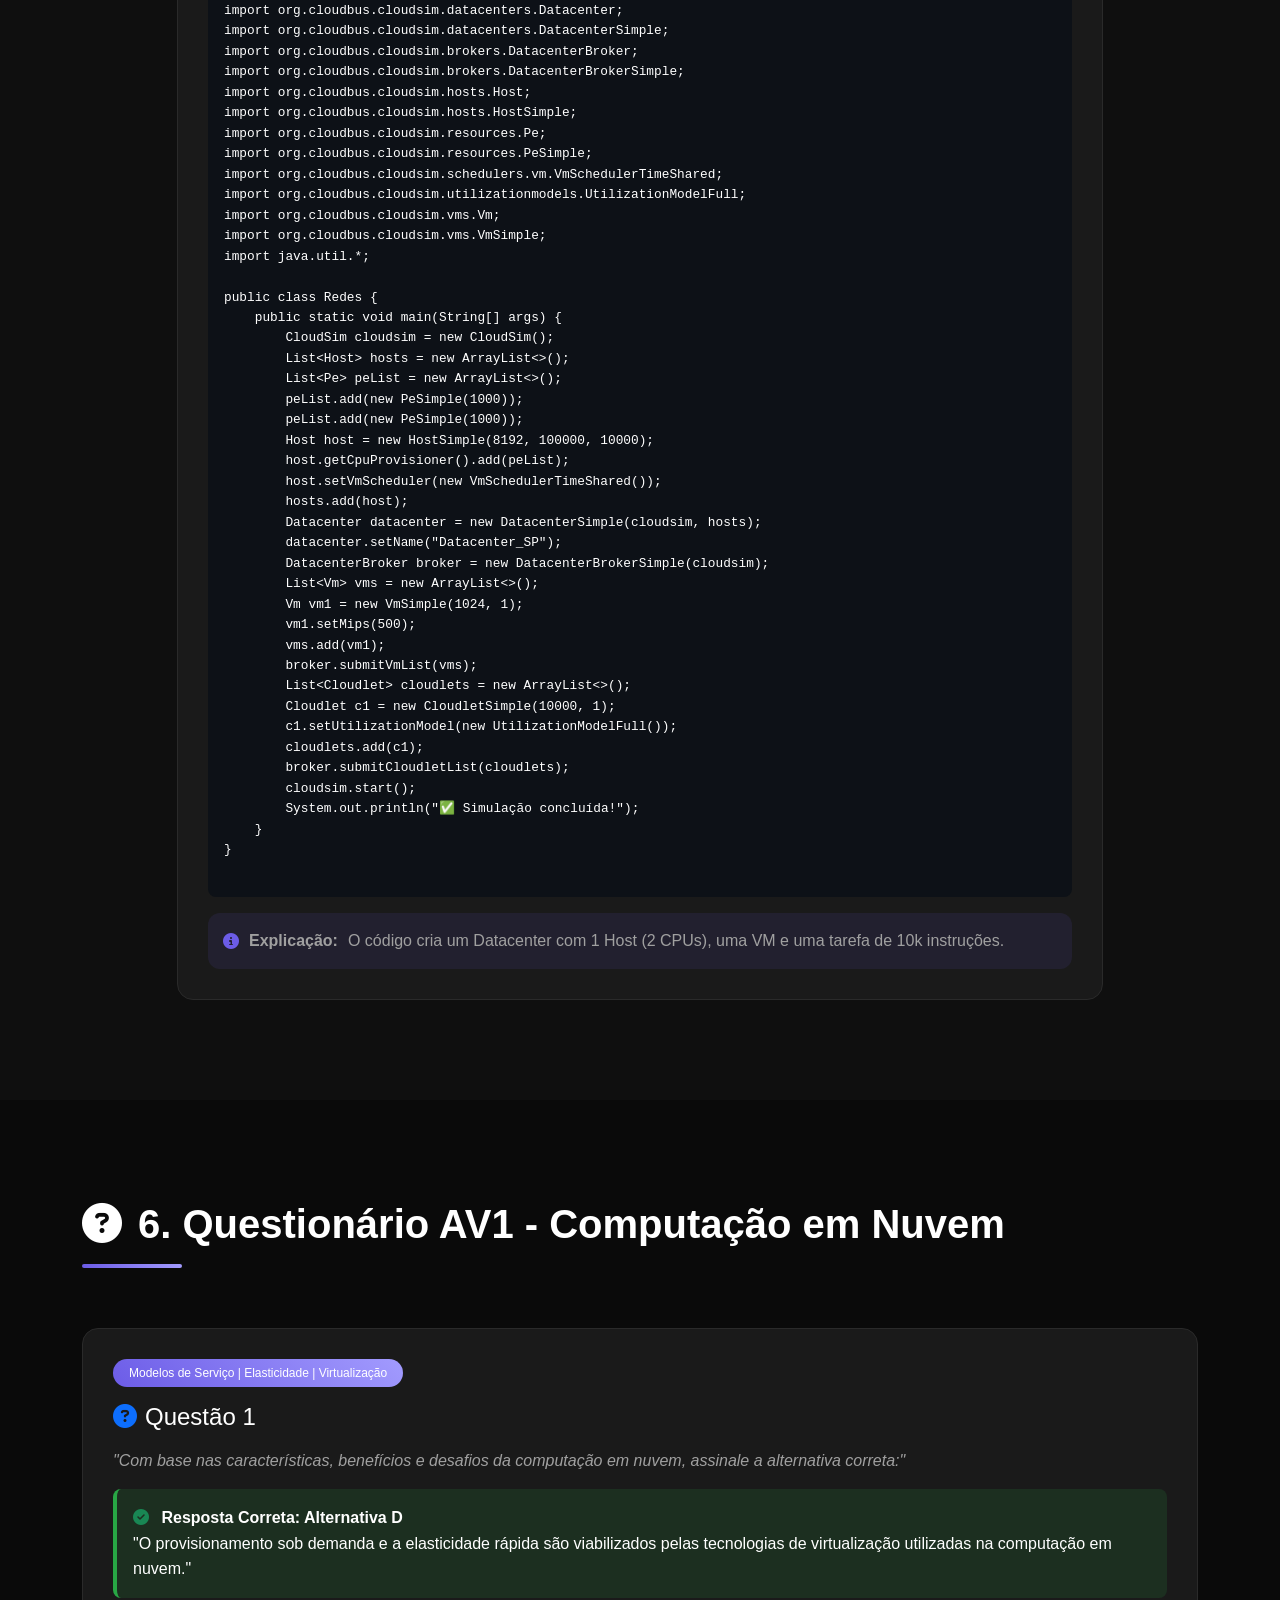
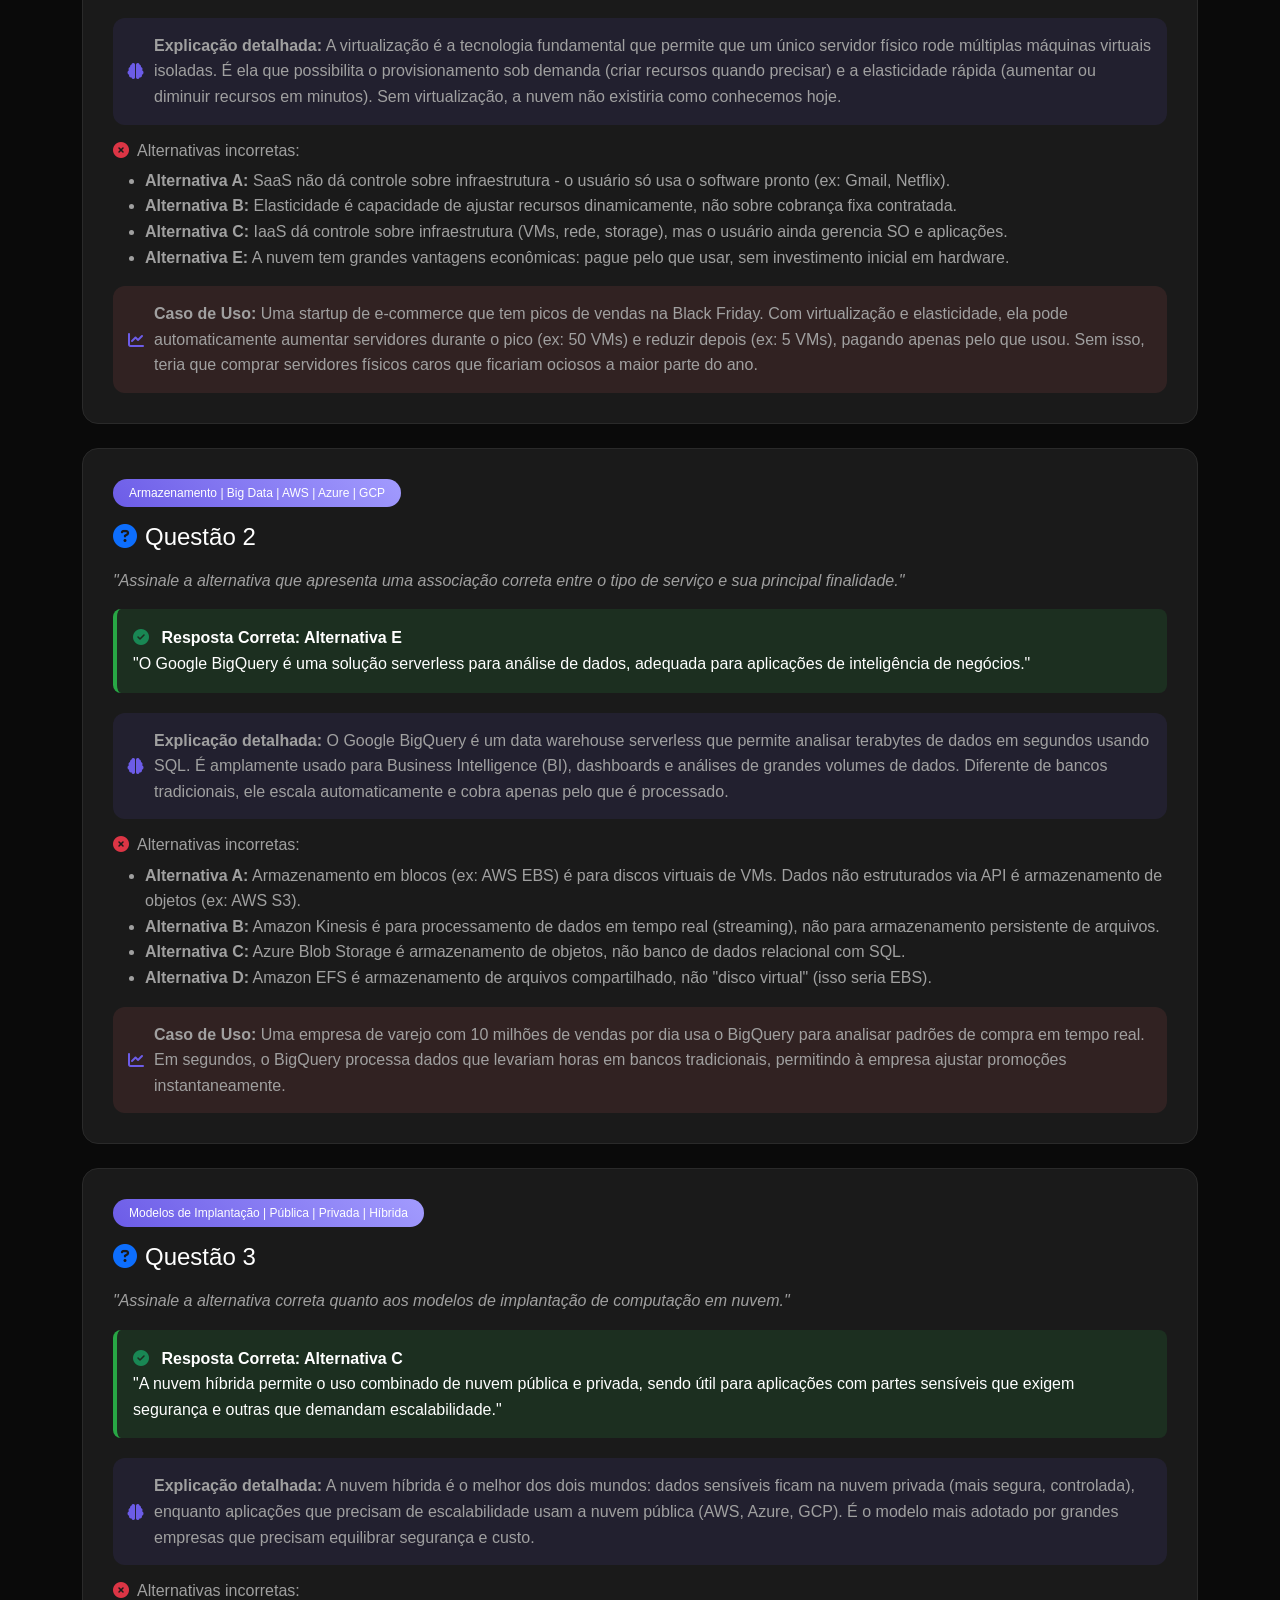
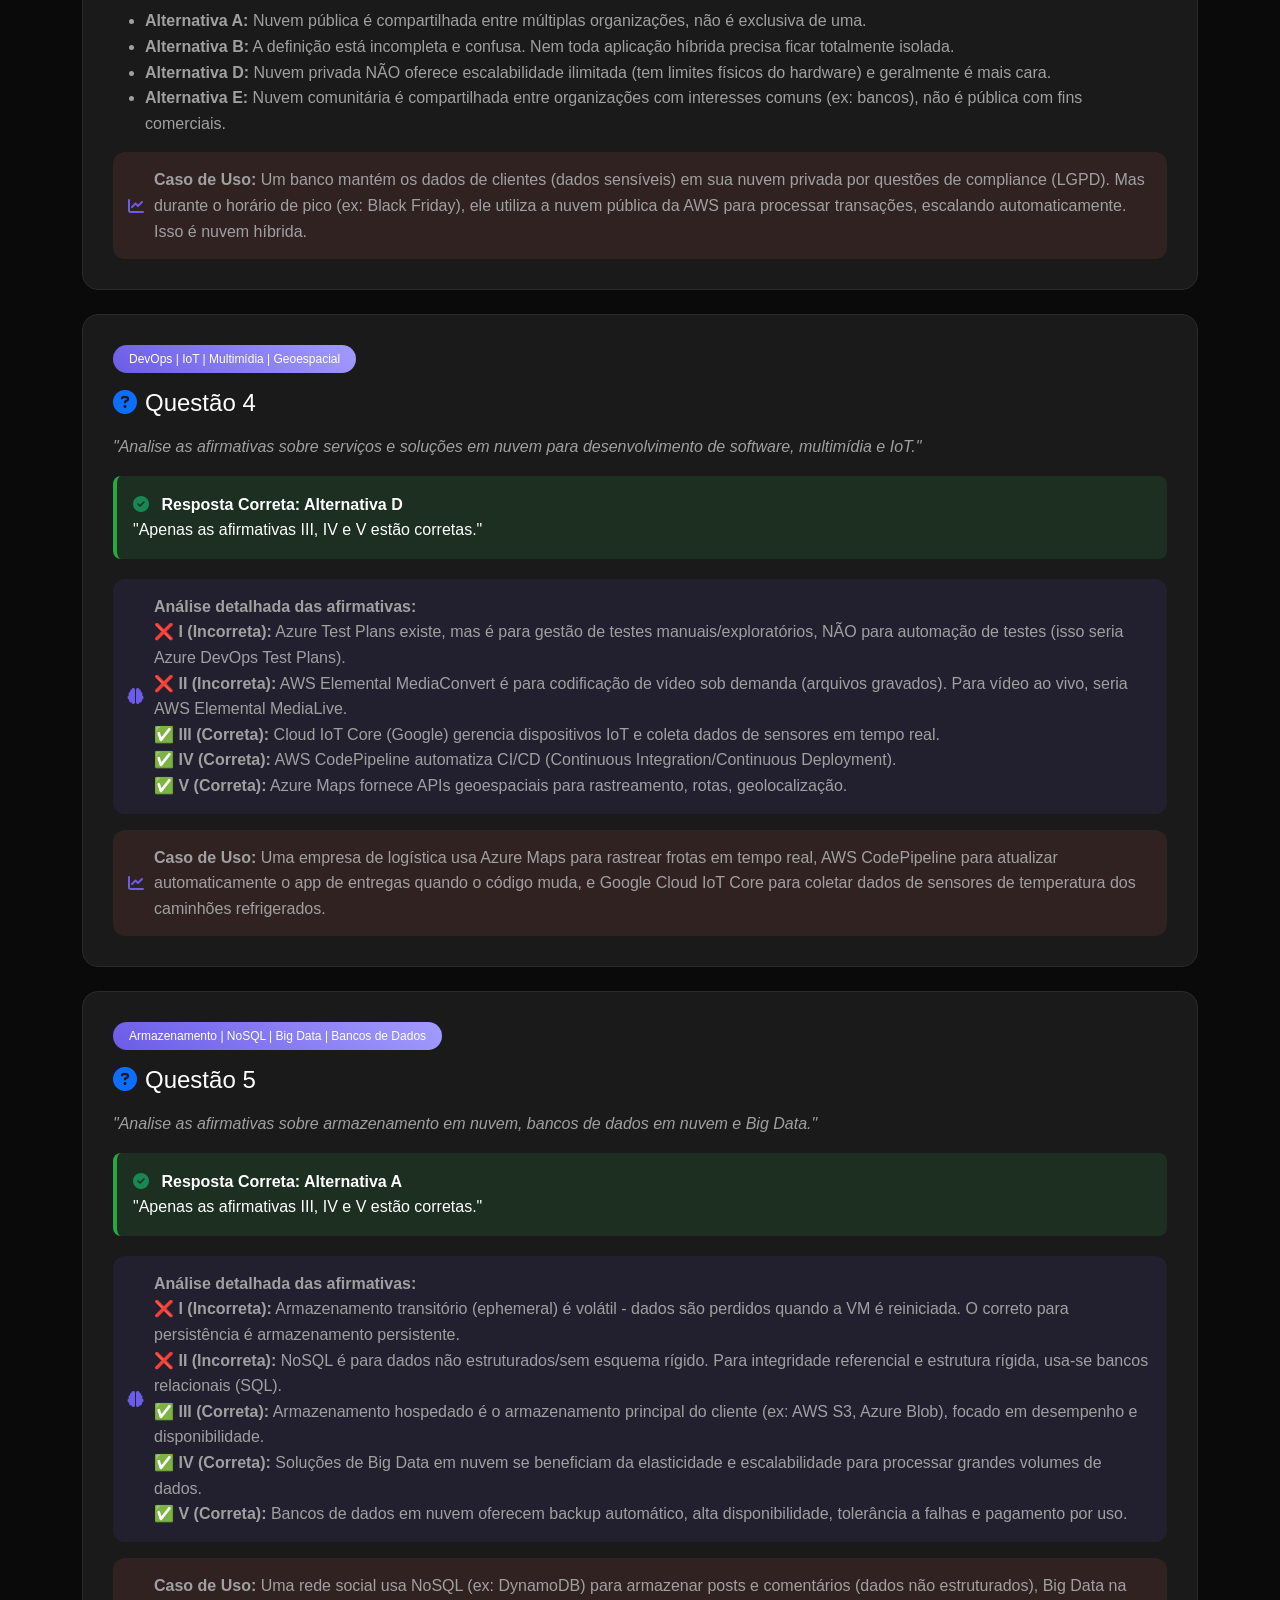
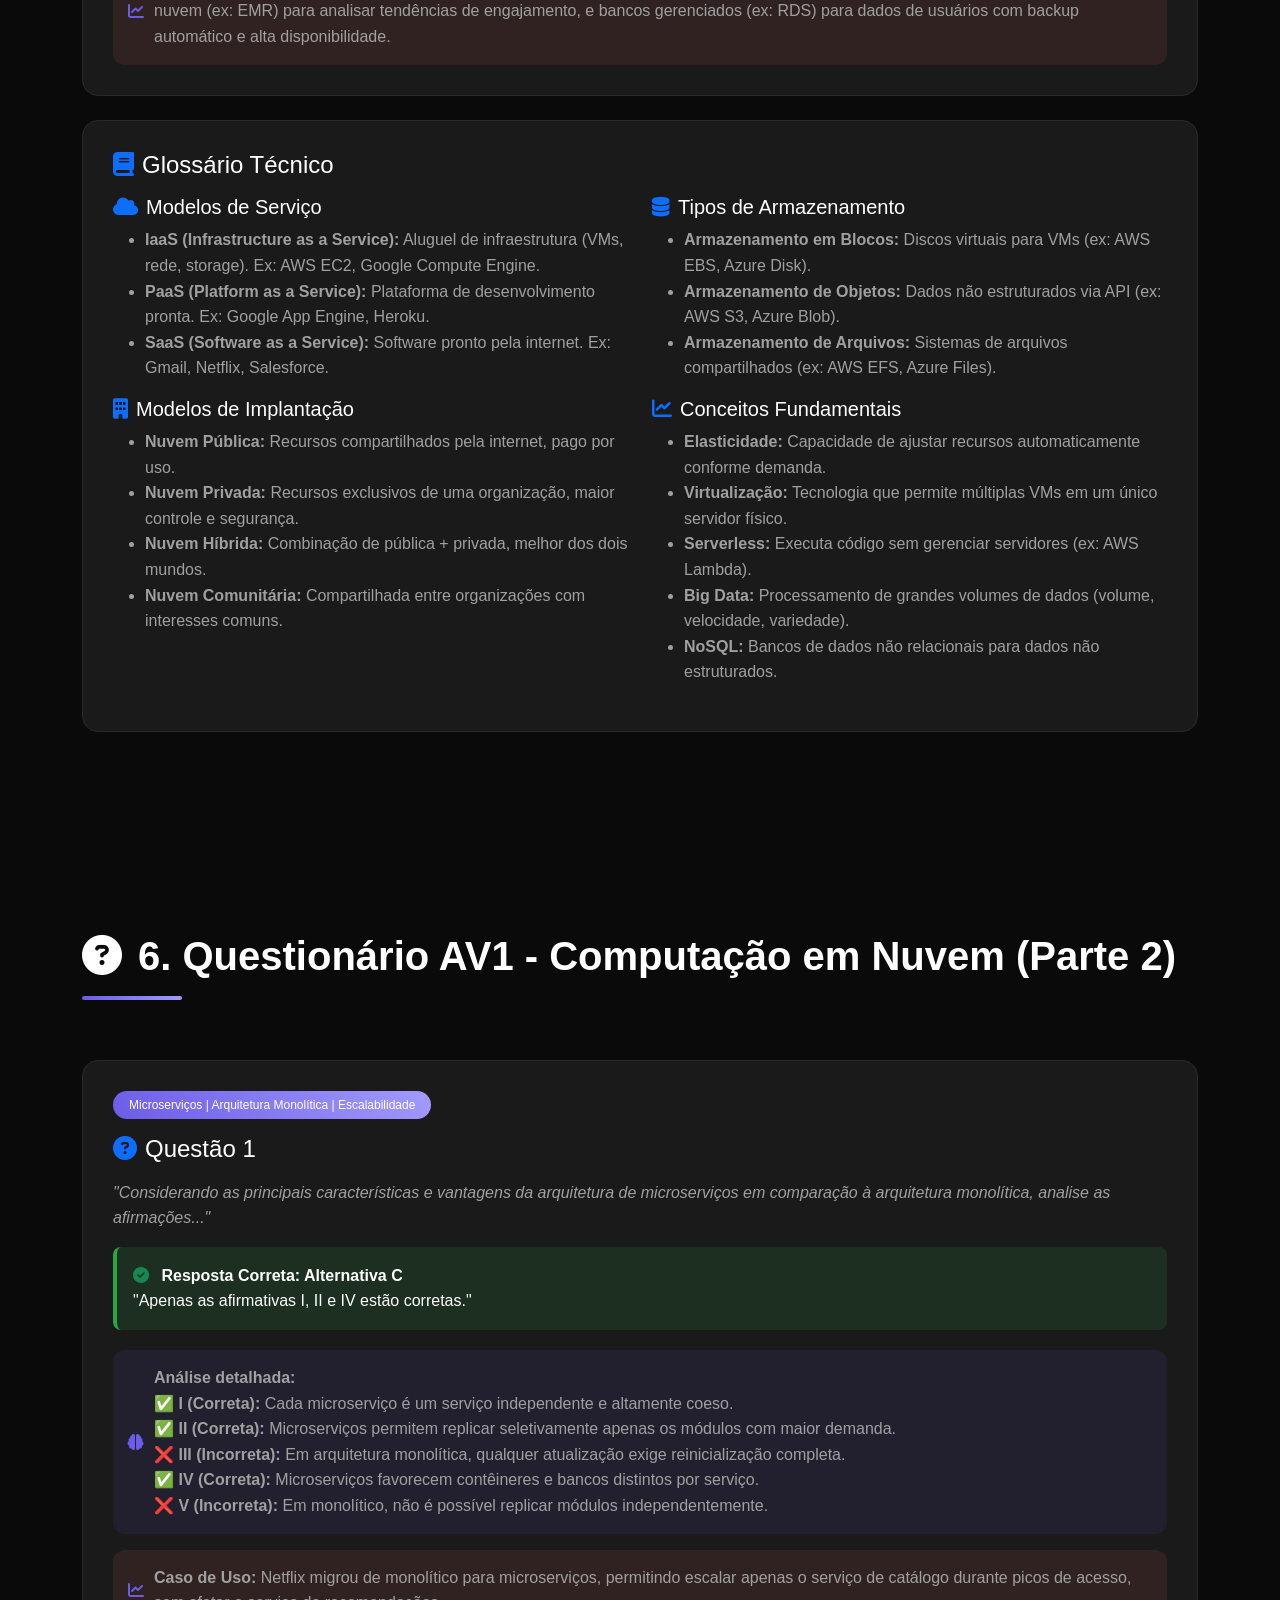
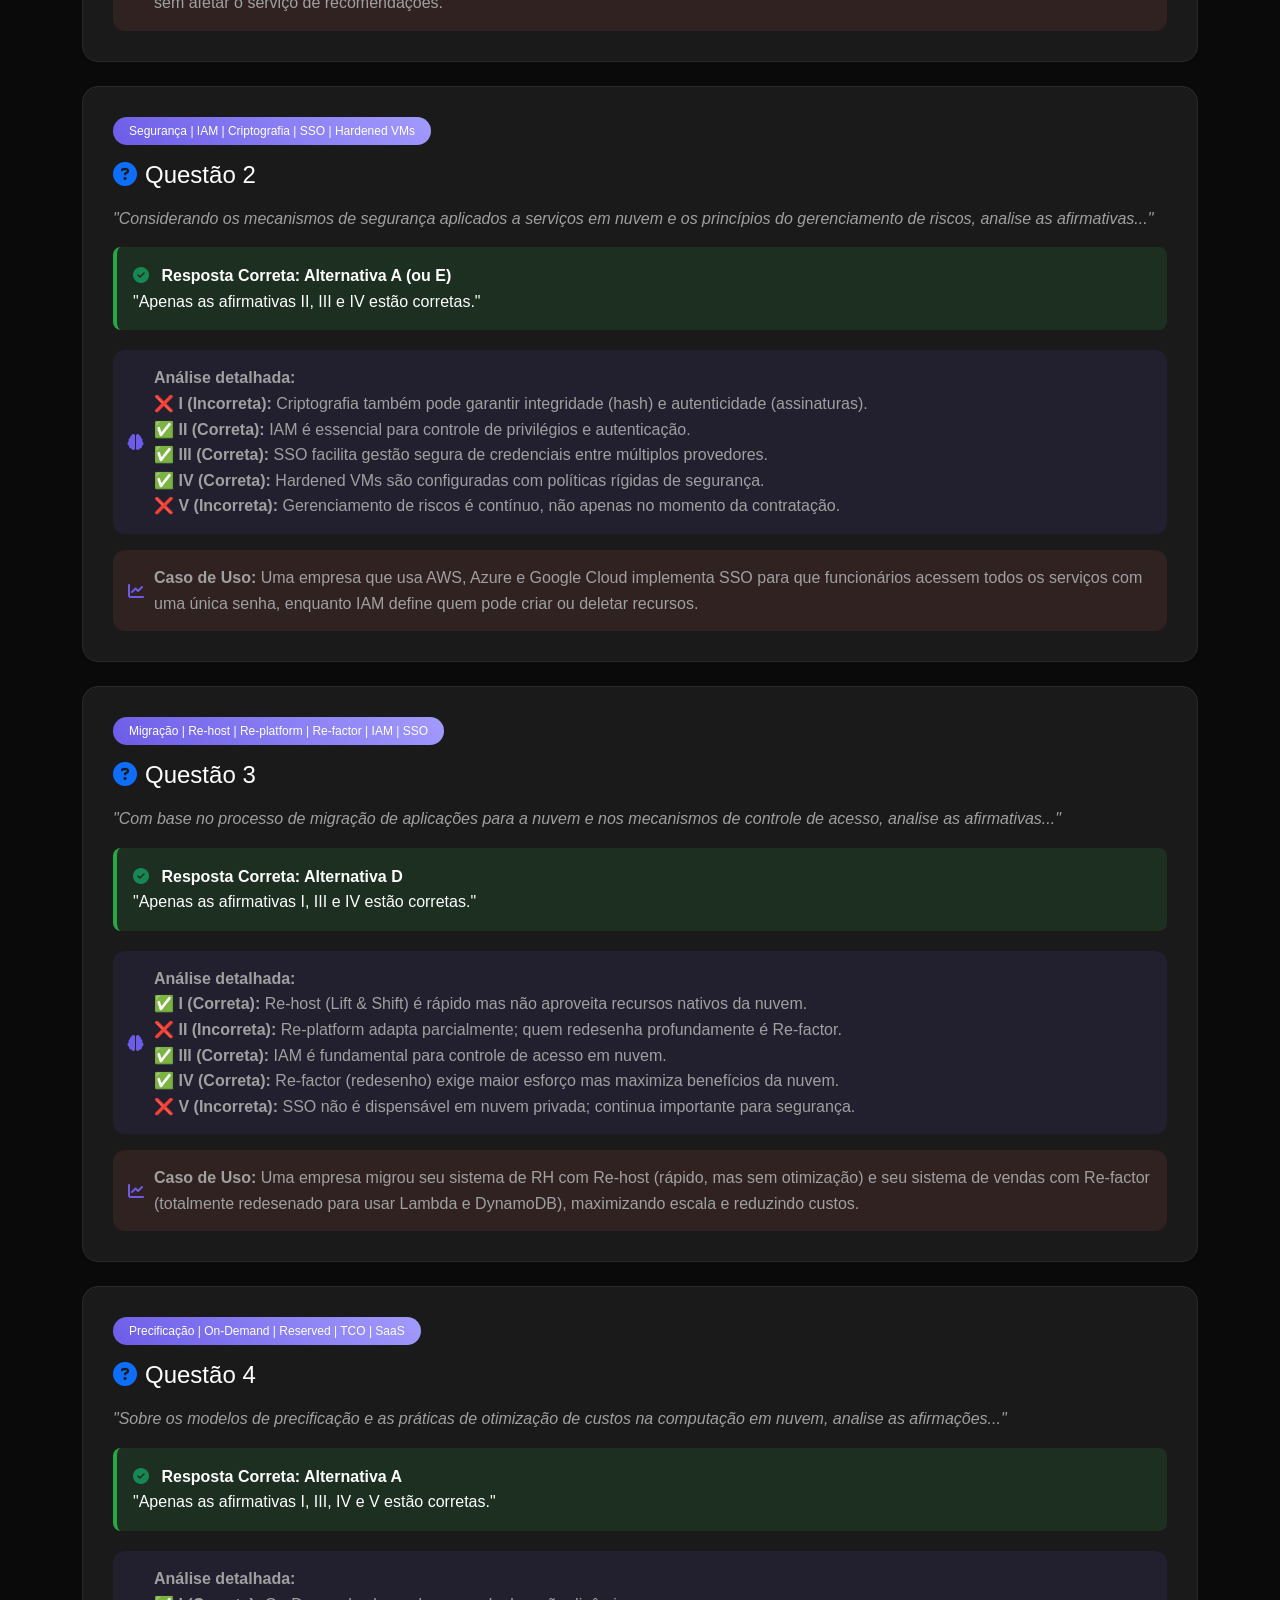
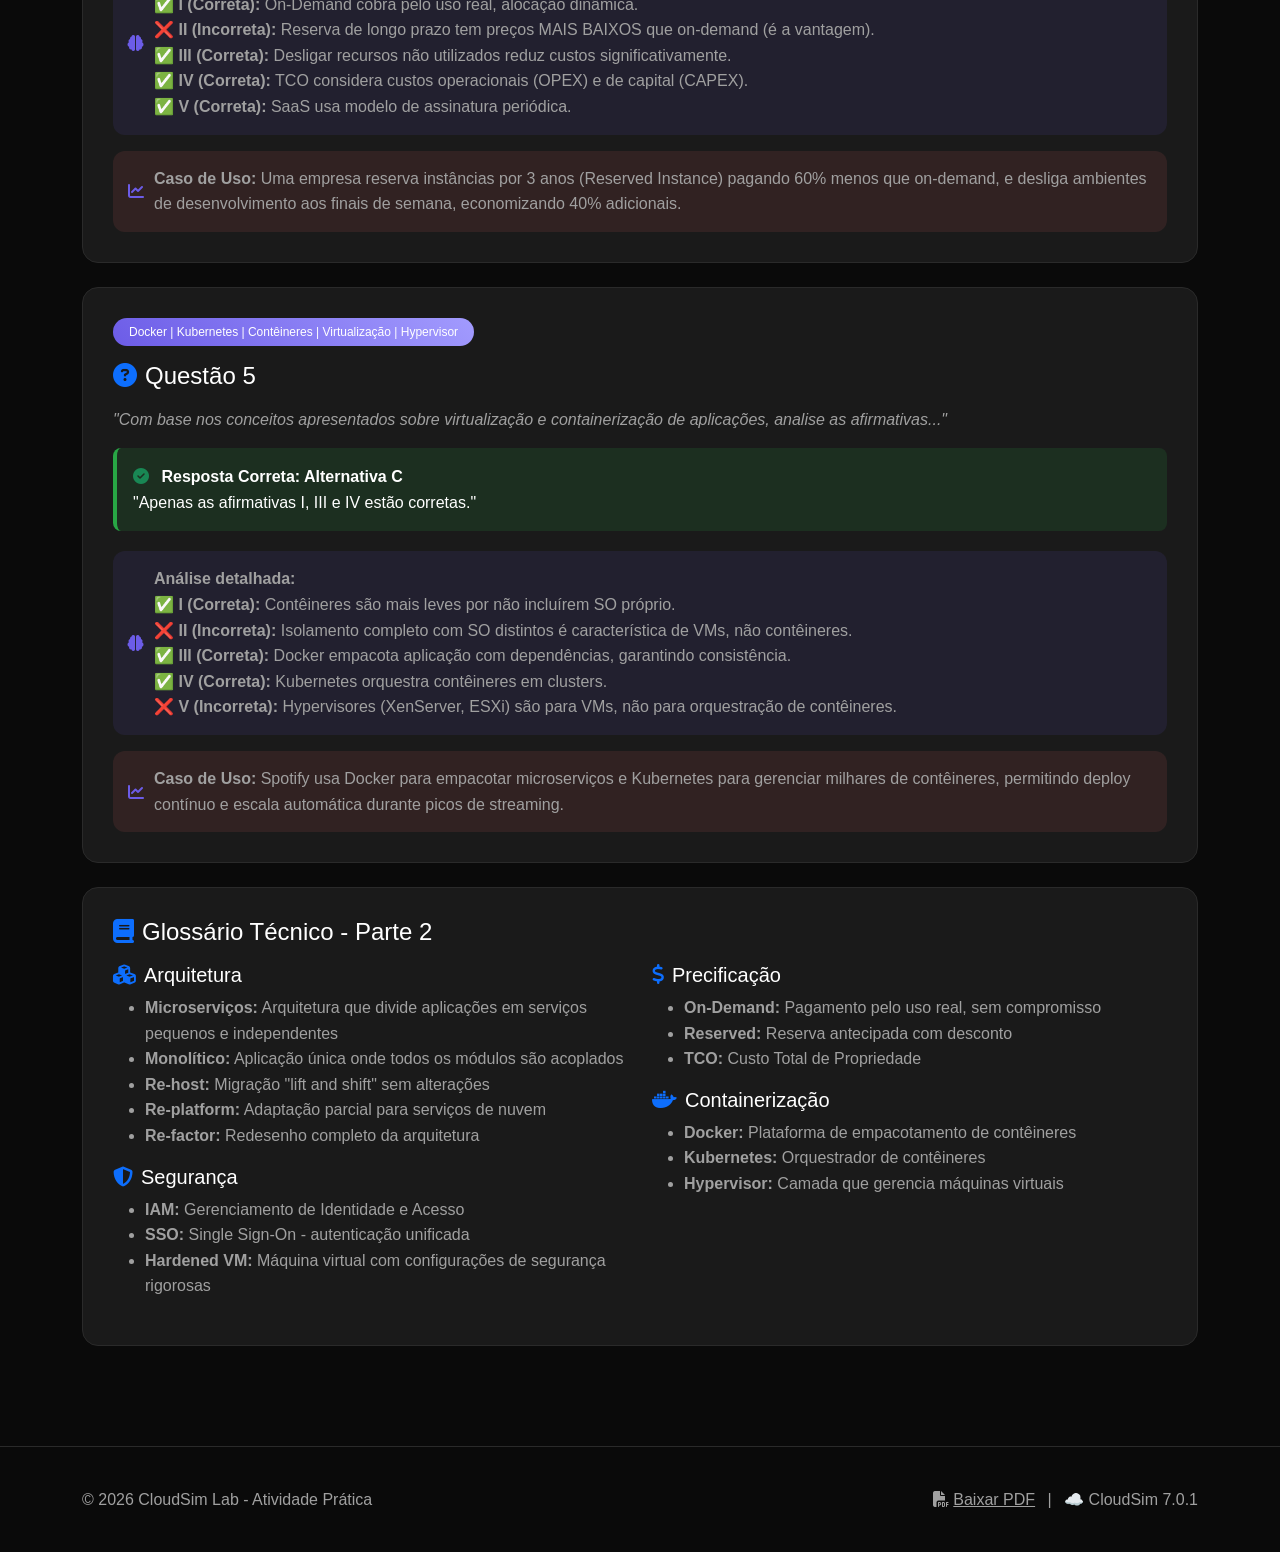
==== commit dd28bbcf: "Adicionado pagina com resumo dos livros" ====
--- a/index.html
+++ b/index.html
@@ -27,6 +27,9 @@
             <span class="navbar-toggler-icon"></span>
           </button>
           <div class="collapse navbar-collapse" id="navbarNav">
+            <li class="nav-item">
+              <a class="nav-link" href="./pages/livros.html"> <i class="fas fa-graduation-cap me-1"></i>Didática </a>
+            </li>
             <ul class="navbar-nav ms-auto">
               <li class="nav-item">
                 <a class="nav-link" href="#introducao"><i class="fas fa-book-open me-1"></i>Introdução</a>
@@ -42,6 +45,9 @@
               </li>
               <li class="nav-item">
                 <a class="nav-link" href="#codigo"><i class="fas fa-code me-1"></i>Código</a>
+              </li>
+              <li class="nav-item">
+                <a class="nav-link" href="#questoes"><i class="fas fa-question-circle me-1"></i>Questões</a>
               </li>
             </ul>
           </div>
@@ -307,6 +313,680 @@
           </div>
         </div>
       </section>
+
+      <!-- SEÇÃO DE QUESTÕES DO QUESTIONÁRIO -->
+      <!-- SEÇÃO DE QUESTÕES - PRIMEIRA BATERIA (REFATORADA - PADRÃO CORRETO) -->
+      <section id="questoes" class="section-padding bg-darker">
+        <div class="container">
+          <h2 class="section-title"><i class="fas fa-question-circle me-3"></i>6. Questionário AV1 - Computação em Nuvem</h2>
+
+          <!-- Questão 1 - Modelos de Serviço -->
+          <div class="card mb-4">
+            <div class="card-body">
+              <span
+                class="badge bg-primary mb-3"
+                style="background: linear-gradient(45deg, #6c5ce7, #a29bfe) !important; display: inline-block"
+                >Modelos de Serviço | Elasticidade | Virtualização</span
+              >
+              <h3 class="mb-3"><i class="fas fa-question-circle text-primary me-2"></i>Questão 1</h3>
+              <p class="text-gray fst-italic mb-3">
+                "Com base nas características, benefícios e desafios da computação em nuvem, assinale a alternativa correta:"
+              </p>
+
+              <div
+                class="answer-box correct"
+                style="
+                  background: rgba(40, 167, 69, 0.15);
+                  border-left: 4px solid #28a745;
+                  padding: 1rem;
+                  border-radius: 8px;
+                  margin-bottom: 1rem;
+                "
+              >
+                <i class="fas fa-check-circle text-success me-2"></i>
+                <strong>Resposta Correta: Alternativa D</strong><br />
+                "O provisionamento sob demanda e a elasticidade rápida são viabilizados pelas tecnologias de virtualização utilizadas na
+                computação em nuvem."
+              </div>
+
+              <div class="concept-tip">
+                <i class="fas fa-brain"></i>
+                <span
+                  ><strong>Explicação detalhada:</strong> A virtualização é a tecnologia fundamental que permite que um único servidor
+                  físico rode múltiplas máquinas virtuais isoladas. É ela que possibilita o provisionamento sob demanda (criar recursos
+                  quando precisar) e a elasticidade rápida (aumentar ou diminuir recursos em minutos). Sem virtualização, a nuvem não
+                  existiria como conhecemos hoje.</span
+                >
+              </div>
+
+              <div class="mt-3 text-gray">
+                <h6><i class="fas fa-times-circle text-danger me-2"></i>Alternativas incorretas:</h6>
+                <ul>
+                  <li>
+                    <strong>Alternativa A:</strong> SaaS não dá controle sobre infraestrutura - o usuário só usa o software pronto (ex:
+                    Gmail, Netflix).
+                  </li>
+                  <li>
+                    <strong>Alternativa B:</strong> Elasticidade é capacidade de ajustar recursos dinamicamente, não sobre cobrança fixa
+                    contratada.
+                  </li>
+                  <li>
+                    <strong>Alternativa C:</strong> IaaS dá controle sobre infraestrutura (VMs, rede, storage), mas o usuário ainda gerencia
+                    SO e aplicações.
+                  </li>
+                  <li>
+                    <strong>Alternativa E:</strong> A nuvem tem grandes vantagens econômicas: pague pelo que usar, sem investimento inicial
+                    em hardware.
+                  </li>
+                </ul>
+              </div>
+
+              <div class="concept-tip mt-3" style="background: rgba(255, 107, 107, 0.1); border-left-color: #ff6b6b">
+                <i class="fas fa-chart-line"></i>
+                <span
+                  ><strong>Caso de Uso:</strong> Uma startup de e-commerce que tem picos de vendas na Black Friday. Com virtualização e
+                  elasticidade, ela pode automaticamente aumentar servidores durante o pico (ex: 50 VMs) e reduzir depois (ex: 5 VMs),
+                  pagando apenas pelo que usou. Sem isso, teria que comprar servidores físicos caros que ficariam ociosos a maior parte do
+                  ano.</span
+                >
+              </div>
+            </div>
+          </div>
+
+          <!-- Questão 2 - Armazenamento e Big Data -->
+          <div class="card mb-4">
+            <div class="card-body">
+              <span
+                class="badge bg-primary mb-3"
+                style="background: linear-gradient(45deg, #6c5ce7, #a29bfe) !important; display: inline-block"
+                >Armazenamento | Big Data | AWS | Azure | GCP</span
+              >
+              <h3 class="mb-3"><i class="fas fa-question-circle text-primary me-2"></i>Questão 2</h3>
+              <p class="text-gray fst-italic mb-3">
+                "Assinale a alternativa que apresenta uma associação correta entre o tipo de serviço e sua principal finalidade."
+              </p>
+
+              <div
+                class="answer-box correct"
+                style="
+                  background: rgba(40, 167, 69, 0.15);
+                  border-left: 4px solid #28a745;
+                  padding: 1rem;
+                  border-radius: 8px;
+                  margin-bottom: 1rem;
+                "
+              >
+                <i class="fas fa-check-circle text-success me-2"></i>
+                <strong>Resposta Correta: Alternativa E</strong><br />
+                "O Google BigQuery é uma solução serverless para análise de dados, adequada para aplicações de inteligência de negócios."
+              </div>
+
+              <div class="concept-tip">
+                <i class="fas fa-brain"></i>
+                <span
+                  ><strong>Explicação detalhada:</strong> O Google BigQuery é um data warehouse serverless que permite analisar terabytes de
+                  dados em segundos usando SQL. É amplamente usado para Business Intelligence (BI), dashboards e análises de grandes volumes
+                  de dados. Diferente de bancos tradicionais, ele escala automaticamente e cobra apenas pelo que é processado.</span
+                >
+              </div>
+
+              <div class="mt-3 text-gray">
+                <h6><i class="fas fa-times-circle text-danger me-2"></i>Alternativas incorretas:</h6>
+                <ul>
+                  <li>
+                    <strong>Alternativa A:</strong> Armazenamento em blocos (ex: AWS EBS) é para discos virtuais de VMs. Dados não
+                    estruturados via API é armazenamento de objetos (ex: AWS S3).
+                  </li>
+                  <li>
+                    <strong>Alternativa B:</strong> Amazon Kinesis é para processamento de dados em tempo real (streaming), não para
+                    armazenamento persistente de arquivos.
+                  </li>
+                  <li>
+                    <strong>Alternativa C:</strong> Azure Blob Storage é armazenamento de objetos, não banco de dados relacional com SQL.
+                  </li>
+                  <li>
+                    <strong>Alternativa D:</strong> Amazon EFS é armazenamento de arquivos compartilhado, não "disco virtual" (isso seria
+                    EBS).
+                  </li>
+                </ul>
+              </div>
+
+              <div class="concept-tip mt-3" style="background: rgba(255, 107, 107, 0.1); border-left-color: #ff6b6b">
+                <i class="fas fa-chart-line"></i>
+                <span
+                  ><strong>Caso de Uso:</strong> Uma empresa de varejo com 10 milhões de vendas por dia usa o BigQuery para analisar padrões
+                  de compra em tempo real. Em segundos, o BigQuery processa dados que levariam horas em bancos tradicionais, permitindo à
+                  empresa ajustar promoções instantaneamente.</span
+                >
+              </div>
+            </div>
+          </div>
+
+          <!-- Questão 3 - Modelos de Implantação -->
+          <div class="card mb-4">
+            <div class="card-body">
+              <span
+                class="badge bg-primary mb-3"
+                style="background: linear-gradient(45deg, #6c5ce7, #a29bfe) !important; display: inline-block"
+                >Modelos de Implantação | Pública | Privada | Híbrida</span
+              >
+              <h3 class="mb-3"><i class="fas fa-question-circle text-primary me-2"></i>Questão 3</h3>
+              <p class="text-gray fst-italic mb-3">
+                "Assinale a alternativa correta quanto aos modelos de implantação de computação em nuvem."
+              </p>
+
+              <div
+                class="answer-box correct"
+                style="
+                  background: rgba(40, 167, 69, 0.15);
+                  border-left: 4px solid #28a745;
+                  padding: 1rem;
+                  border-radius: 8px;
+                  margin-bottom: 1rem;
+                "
+              >
+                <i class="fas fa-check-circle text-success me-2"></i>
+                <strong>Resposta Correta: Alternativa C</strong><br />
+                "A nuvem híbrida permite o uso combinado de nuvem pública e privada, sendo útil para aplicações com partes sensíveis que
+                exigem segurança e outras que demandam escalabilidade."
+              </div>
+
+              <div class="concept-tip">
+                <i class="fas fa-brain"></i>
+                <span
+                  ><strong>Explicação detalhada:</strong> A nuvem híbrida é o melhor dos dois mundos: dados sensíveis ficam na nuvem privada
+                  (mais segura, controlada), enquanto aplicações que precisam de escalabilidade usam a nuvem pública (AWS, Azure, GCP). É o
+                  modelo mais adotado por grandes empresas que precisam equilibrar segurança e custo.</span
+                >
+              </div>
+
+              <div class="mt-3 text-gray">
+                <h6><i class="fas fa-times-circle text-danger me-2"></i>Alternativas incorretas:</h6>
+                <ul>
+                  <li>
+                    <strong>Alternativa A:</strong> Nuvem pública é compartilhada entre múltiplas organizações, não é exclusiva de uma.
+                  </li>
+                  <li>
+                    <strong>Alternativa B:</strong> A definição está incompleta e confusa. Nem toda aplicação híbrida precisa ficar
+                    totalmente isolada.
+                  </li>
+                  <li>
+                    <strong>Alternativa D:</strong> Nuvem privada NÃO oferece escalabilidade ilimitada (tem limites físicos do hardware) e
+                    geralmente é mais cara.
+                  </li>
+                  <li>
+                    <strong>Alternativa E:</strong> Nuvem comunitária é compartilhada entre organizações com interesses comuns (ex: bancos),
+                    não é pública com fins comerciais.
+                  </li>
+                </ul>
+              </div>
+
+              <div class="concept-tip mt-3" style="background: rgba(255, 107, 107, 0.1); border-left-color: #ff6b6b">
+                <i class="fas fa-chart-line"></i>
+                <span
+                  ><strong>Caso de Uso:</strong> Um banco mantém os dados de clientes (dados sensíveis) em sua nuvem privada por questões de
+                  compliance (LGPD). Mas durante o horário de pico (ex: Black Friday), ele utiliza a nuvem pública da AWS para processar
+                  transações, escalando automaticamente. Isso é nuvem híbrida.</span
+                >
+              </div>
+            </div>
+          </div>
+
+          <!-- Questão 4 - DevOps, IoT, Multimídia -->
+          <div class="card mb-4">
+            <div class="card-body">
+              <span
+                class="badge bg-primary mb-3"
+                style="background: linear-gradient(45deg, #6c5ce7, #a29bfe) !important; display: inline-block"
+                >DevOps | IoT | Multimídia | Geoespacial</span
+              >
+              <h3 class="mb-3"><i class="fas fa-question-circle text-primary me-2"></i>Questão 4</h3>
+              <p class="text-gray fst-italic mb-3">
+                "Analise as afirmativas sobre serviços e soluções em nuvem para desenvolvimento de software, multimídia e IoT."
+              </p>
+
+              <div
+                class="answer-box correct"
+                style="
+                  background: rgba(40, 167, 69, 0.15);
+                  border-left: 4px solid #28a745;
+                  padding: 1rem;
+                  border-radius: 8px;
+                  margin-bottom: 1rem;
+                "
+              >
+                <i class="fas fa-check-circle text-success me-2"></i>
+                <strong>Resposta Correta: Alternativa D</strong><br />
+                "Apenas as afirmativas III, IV e V estão corretas."
+              </div>
+
+              <div class="concept-tip">
+                <i class="fas fa-brain"></i>
+                <span
+                  ><strong>Análise detalhada das afirmativas:</strong><br />
+                  ❌ <strong>I (Incorreta):</strong> Azure Test Plans existe, mas é para gestão de testes manuais/exploratórios, NÃO para
+                  automação de testes (isso seria Azure DevOps Test Plans).<br />
+                  ❌ <strong>II (Incorreta):</strong> AWS Elemental MediaConvert é para codificação de vídeo sob demanda (arquivos
+                  gravados). Para vídeo ao vivo, seria AWS Elemental MediaLive.<br />
+                  ✅ <strong>III (Correta):</strong> Cloud IoT Core (Google) gerencia dispositivos IoT e coleta dados de sensores em tempo
+                  real.<br />
+                  ✅ <strong>IV (Correta):</strong> AWS CodePipeline automatiza CI/CD (Continuous Integration/Continuous Deployment).<br />
+                  ✅ <strong>V (Correta):</strong> Azure Maps fornece APIs geoespaciais para rastreamento, rotas, geolocalização.</span
+                >
+              </div>
+
+              <div class="concept-tip mt-3" style="background: rgba(255, 107, 107, 0.1); border-left-color: #ff6b6b">
+                <i class="fas fa-chart-line"></i>
+                <span
+                  ><strong>Caso de Uso:</strong> Uma empresa de logística usa Azure Maps para rastrear frotas em tempo real, AWS
+                  CodePipeline para atualizar automaticamente o app de entregas quando o código muda, e Google Cloud IoT Core para coletar
+                  dados de sensores de temperatura dos caminhões refrigerados.</span
+                >
+              </div>
+            </div>
+          </div>
+
+          <!-- Questão 5 - Armazenamento, NoSQL, Big Data -->
+          <div class="card mb-4">
+            <div class="card-body">
+              <span
+                class="badge bg-primary mb-3"
+                style="background: linear-gradient(45deg, #6c5ce7, #a29bfe) !important; display: inline-block"
+                >Armazenamento | NoSQL | Big Data | Bancos de Dados</span
+              >
+              <h3 class="mb-3"><i class="fas fa-question-circle text-primary me-2"></i>Questão 5</h3>
+              <p class="text-gray fst-italic mb-3">
+                "Analise as afirmativas sobre armazenamento em nuvem, bancos de dados em nuvem e Big Data."
+              </p>
+
+              <div
+                class="answer-box correct"
+                style="
+                  background: rgba(40, 167, 69, 0.15);
+                  border-left: 4px solid #28a745;
+                  padding: 1rem;
+                  border-radius: 8px;
+                  margin-bottom: 1rem;
+                "
+              >
+                <i class="fas fa-check-circle text-success me-2"></i>
+                <strong>Resposta Correta: Alternativa A</strong><br />
+                "Apenas as afirmativas III, IV e V estão corretas."
+              </div>
+
+              <div class="concept-tip">
+                <i class="fas fa-brain"></i>
+                <span
+                  ><strong>Análise detalhada das afirmativas:</strong><br />
+                  ❌ <strong>I (Incorreta):</strong> Armazenamento transitório (ephemeral) é volátil - dados são perdidos quando a VM é
+                  reiniciada. O correto para persistência é armazenamento persistente.<br />
+                  ❌ <strong>II (Incorreta):</strong> NoSQL é para dados não estruturados/sem esquema rígido. Para integridade referencial e
+                  estrutura rígida, usa-se bancos relacionais (SQL).<br />
+                  ✅ <strong>III (Correta):</strong> Armazenamento hospedado é o armazenamento principal do cliente (ex: AWS S3, Azure
+                  Blob), focado em desempenho e disponibilidade.<br />
+                  ✅ <strong>IV (Correta):</strong> Soluções de Big Data em nuvem se beneficiam da elasticidade e escalabilidade para
+                  processar grandes volumes de dados.<br />
+                  ✅ <strong>V (Correta):</strong> Bancos de dados em nuvem oferecem backup automático, alta disponibilidade, tolerância a
+                  falhas e pagamento por uso.</span
+                >
+              </div>
+
+              <div class="concept-tip mt-3" style="background: rgba(255, 107, 107, 0.1); border-left-color: #ff6b6b">
+                <i class="fas fa-chart-line"></i>
+                <span
+                  ><strong>Caso de Uso:</strong> Uma rede social usa NoSQL (ex: DynamoDB) para armazenar posts e comentários (dados não
+                  estruturados), Big Data na nuvem (ex: EMR) para analisar tendências de engajamento, e bancos gerenciados (ex: RDS) para
+                  dados de usuários com backup automático e alta disponibilidade.</span
+                >
+              </div>
+            </div>
+          </div>
+
+          <!-- Glossário da Primeira Seção -->
+          <div class="card mt-4">
+            <div class="card-body">
+              <h3><i class="fas fa-book text-primary me-2"></i>Glossário Técnico</h3>
+              <div class="row mt-3">
+                <div class="col-md-6">
+                  <h5><i class="fas fa-cloud text-primary me-2"></i>Modelos de Serviço</h5>
+                  <ul class="text-gray">
+                    <li>
+                      <strong>IaaS (Infrastructure as a Service):</strong> Aluguel de infraestrutura (VMs, rede, storage). Ex: AWS EC2,
+                      Google Compute Engine.
+                    </li>
+                    <li>
+                      <strong>PaaS (Platform as a Service):</strong> Plataforma de desenvolvimento pronta. Ex: Google App Engine, Heroku.
+                    </li>
+                    <li><strong>SaaS (Software as a Service):</strong> Software pronto pela internet. Ex: Gmail, Netflix, Salesforce.</li>
+                  </ul>
+                  <h5 class="mt-3"><i class="fas fa-building text-primary me-2"></i>Modelos de Implantação</h5>
+                  <ul class="text-gray">
+                    <li><strong>Nuvem Pública:</strong> Recursos compartilhados pela internet, pago por uso.</li>
+                    <li><strong>Nuvem Privada:</strong> Recursos exclusivos de uma organização, maior controle e segurança.</li>
+                    <li><strong>Nuvem Híbrida:</strong> Combinação de pública + privada, melhor dos dois mundos.</li>
+                    <li><strong>Nuvem Comunitária:</strong> Compartilhada entre organizações com interesses comuns.</li>
+                  </ul>
+                </div>
+                <div class="col-md-6">
+                  <h5><i class="fas fa-database text-primary me-2"></i>Tipos de Armazenamento</h5>
+                  <ul class="text-gray">
+                    <li><strong>Armazenamento em Blocos:</strong> Discos virtuais para VMs (ex: AWS EBS, Azure Disk).</li>
+                    <li><strong>Armazenamento de Objetos:</strong> Dados não estruturados via API (ex: AWS S3, Azure Blob).</li>
+                    <li><strong>Armazenamento de Arquivos:</strong> Sistemas de arquivos compartilhados (ex: AWS EFS, Azure Files).</li>
+                  </ul>
+                  <h5 class="mt-3"><i class="fas fa-chart-line text-primary me-2"></i>Conceitos Fundamentais</h5>
+                  <ul class="text-gray">
+                    <li><strong>Elasticidade:</strong> Capacidade de ajustar recursos automaticamente conforme demanda.</li>
+                    <li><strong>Virtualização:</strong> Tecnologia que permite múltiplas VMs em um único servidor físico.</li>
+                    <li><strong>Serverless:</strong> Executa código sem gerenciar servidores (ex: AWS Lambda).</li>
+                    <li><strong>Big Data:</strong> Processamento de grandes volumes de dados (volume, velocidade, variedade).</li>
+                    <li><strong>NoSQL:</strong> Bancos de dados não relacionais para dados não estruturados.</li>
+                  </ul>
+                </div>
+              </div>
+            </div>
+          </div>
+        </div>
+      </section>
+      <!-- Seção de Questões - Microserviços, Segurança em Nuvem, Migração, Precificação, Containerização -->
+      <section id="questoes" class="section-padding bg-darker">
+        <div class="container">
+          <h2 class="section-title"><i class="fas fa-question-circle me-3"></i>6. Questionário AV1 - Computação em Nuvem (Parte 2)</h2>
+
+          <!-- Questão 1 - Microserviços vs Monolítica -->
+          <div class="card mb-4">
+            <div class="card-body">
+              <span
+                class="badge bg-primary mb-3"
+                style="background: linear-gradient(45deg, #6c5ce7, #a29bfe) !important; display: inline-block"
+                >Microserviços | Arquitetura Monolítica | Escalabilidade</span
+              >
+              <h3 class="mb-3"><i class="fas fa-question-circle text-primary me-2"></i>Questão 1</h3>
+              <p class="text-gray fst-italic mb-3">
+                "Considerando as principais características e vantagens da arquitetura de microserviços em comparação à arquitetura
+                monolítica, analise as afirmações..."
+              </p>
+
+              <div
+                class="answer-box correct"
+                style="
+                  background: rgba(40, 167, 69, 0.15);
+                  border-left: 4px solid #28a745;
+                  padding: 1rem;
+                  border-radius: 8px;
+                  margin-bottom: 1rem;
+                "
+              >
+                <i class="fas fa-check-circle text-success me-2"></i>
+                <strong>Resposta Correta: Alternativa C</strong><br />
+                "Apenas as afirmativas I, II e IV estão corretas."
+              </div>
+
+              <div class="concept-tip">
+                <i class="fas fa-brain"></i>
+                <span
+                  ><strong>Análise detalhada:</strong><br />
+                  ✅ <strong>I (Correta):</strong> Cada microserviço é um serviço independente e altamente coeso.<br />
+                  ✅ <strong>II (Correta):</strong> Microserviços permitem replicar seletivamente apenas os módulos com maior demanda.<br />
+                  ❌ <strong>III (Incorreta):</strong> Em arquitetura monolítica, qualquer atualização exige reinicialização completa.<br />
+                  ✅ <strong>IV (Correta):</strong> Microserviços favorecem contêineres e bancos distintos por serviço.<br />
+                  ❌ <strong>V (Incorreta):</strong> Em monolítico, não é possível replicar módulos independentemente.</span
+                >
+              </div>
+
+              <div class="concept-tip mt-3" style="background: rgba(255, 107, 107, 0.1); border-left-color: #ff6b6b">
+                <i class="fas fa-chart-line"></i>
+                <span
+                  ><strong>Caso de Uso:</strong> Netflix migrou de monolítico para microserviços, permitindo escalar apenas o serviço de
+                  catálogo durante picos de acesso, sem afetar o serviço de recomendações.</span
+                >
+              </div>
+            </div>
+          </div>
+
+          <!-- Questão 2 - Segurança em Nuvem -->
+          <div class="card mb-4">
+            <div class="card-body">
+              <span
+                class="badge bg-primary mb-3"
+                style="background: linear-gradient(45deg, #6c5ce7, #a29bfe) !important; display: inline-block"
+                >Segurança | IAM | Criptografia | SSO | Hardened VMs</span
+              >
+              <h3 class="mb-3"><i class="fas fa-question-circle text-primary me-2"></i>Questão 2</h3>
+              <p class="text-gray fst-italic mb-3">
+                "Considerando os mecanismos de segurança aplicados a serviços em nuvem e os princípios do gerenciamento de riscos, analise
+                as afirmativas..."
+              </p>
+
+              <div
+                class="answer-box correct"
+                style="
+                  background: rgba(40, 167, 69, 0.15);
+                  border-left: 4px solid #28a745;
+                  padding: 1rem;
+                  border-radius: 8px;
+                  margin-bottom: 1rem;
+                "
+              >
+                <i class="fas fa-check-circle text-success me-2"></i>
+                <strong>Resposta Correta: Alternativa A (ou E)</strong><br />
+                "Apenas as afirmativas II, III e IV estão corretas."
+              </div>
+
+              <div class="concept-tip">
+                <i class="fas fa-brain"></i>
+                <span
+                  ><strong>Análise detalhada:</strong><br />
+                  ❌ <strong>I (Incorreta):</strong> Criptografia também pode garantir integridade (hash) e autenticidade (assinaturas).<br />
+                  ✅ <strong>II (Correta):</strong> IAM é essencial para controle de privilégios e autenticação.<br />
+                  ✅ <strong>III (Correta):</strong> SSO facilita gestão segura de credenciais entre múltiplos provedores.<br />
+                  ✅ <strong>IV (Correta):</strong> Hardened VMs são configuradas com políticas rígidas de segurança.<br />
+                  ❌ <strong>V (Incorreta):</strong> Gerenciamento de riscos é contínuo, não apenas no momento da contratação.</span
+                >
+              </div>
+
+              <div class="concept-tip mt-3" style="background: rgba(255, 107, 107, 0.1); border-left-color: #ff6b6b">
+                <i class="fas fa-chart-line"></i>
+                <span
+                  ><strong>Caso de Uso:</strong> Uma empresa que usa AWS, Azure e Google Cloud implementa SSO para que funcionários acessem
+                  todos os serviços com uma única senha, enquanto IAM define quem pode criar ou deletar recursos.</span
+                >
+              </div>
+            </div>
+          </div>
+
+          <!-- Questão 3 - Migração para Nuvem -->
+          <div class="card mb-4">
+            <div class="card-body">
+              <span
+                class="badge bg-primary mb-3"
+                style="background: linear-gradient(45deg, #6c5ce7, #a29bfe) !important; display: inline-block"
+                >Migração | Re-host | Re-platform | Re-factor | IAM | SSO</span
+              >
+              <h3 class="mb-3"><i class="fas fa-question-circle text-primary me-2"></i>Questão 3</h3>
+              <p class="text-gray fst-italic mb-3">
+                "Com base no processo de migração de aplicações para a nuvem e nos mecanismos de controle de acesso, analise as
+                afirmativas..."
+              </p>
+
+              <div
+                class="answer-box correct"
+                style="
+                  background: rgba(40, 167, 69, 0.15);
+                  border-left: 4px solid #28a745;
+                  padding: 1rem;
+                  border-radius: 8px;
+                  margin-bottom: 1rem;
+                "
+              >
+                <i class="fas fa-check-circle text-success me-2"></i>
+                <strong>Resposta Correta: Alternativa D</strong><br />
+                "Apenas as afirmativas I, III e IV estão corretas."
+              </div>
+
+              <div class="concept-tip">
+                <i class="fas fa-brain"></i>
+                <span
+                  ><strong>Análise detalhada:</strong><br />
+                  ✅ <strong>I (Correta):</strong> Re-host (Lift & Shift) é rápido mas não aproveita recursos nativos da nuvem.<br />
+                  ❌ <strong>II (Incorreta):</strong> Re-platform adapta parcialmente; quem redesenha profundamente é Re-factor.<br />
+                  ✅ <strong>III (Correta):</strong> IAM é fundamental para controle de acesso em nuvem.<br />
+                  ✅ <strong>IV (Correta):</strong> Re-factor (redesenho) exige maior esforço mas maximiza benefícios da nuvem.<br />
+                  ❌ <strong>V (Incorreta):</strong> SSO não é dispensável em nuvem privada; continua importante para segurança.</span
+                >
+              </div>
+
+              <div class="concept-tip mt-3" style="background: rgba(255, 107, 107, 0.1); border-left-color: #ff6b6b">
+                <i class="fas fa-chart-line"></i>
+                <span
+                  ><strong>Caso de Uso:</strong> Uma empresa migrou seu sistema de RH com Re-host (rápido, mas sem otimização) e seu sistema
+                  de vendas com Re-factor (totalmente redesenado para usar Lambda e DynamoDB), maximizando escala e reduzindo custos.</span
+                >
+              </div>
+            </div>
+          </div>
+
+          <!-- Questão 4 - Precificação em Nuvem -->
+          <div class="card mb-4">
+            <div class="card-body">
+              <span
+                class="badge bg-primary mb-3"
+                style="background: linear-gradient(45deg, #6c5ce7, #a29bfe) !important; display: inline-block"
+                >Precificação | On-Demand | Reserved | TCO | SaaS</span
+              >
+              <h3 class="mb-3"><i class="fas fa-question-circle text-primary me-2"></i>Questão 4</h3>
+              <p class="text-gray fst-italic mb-3">
+                "Sobre os modelos de precificação e as práticas de otimização de custos na computação em nuvem, analise as afirmações..."
+              </p>
+
+              <div
+                class="answer-box correct"
+                style="
+                  background: rgba(40, 167, 69, 0.15);
+                  border-left: 4px solid #28a745;
+                  padding: 1rem;
+                  border-radius: 8px;
+                  margin-bottom: 1rem;
+                "
+              >
+                <i class="fas fa-check-circle text-success me-2"></i>
+                <strong>Resposta Correta: Alternativa A</strong><br />
+                "Apenas as afirmativas I, III, IV e V estão corretas."
+              </div>
+
+              <div class="concept-tip">
+                <i class="fas fa-brain"></i>
+                <span
+                  ><strong>Análise detalhada:</strong><br />
+                  ✅ <strong>I (Correta):</strong> On-Demand cobra pelo uso real, alocação dinâmica.<br />
+                  ❌ <strong>II (Incorreta):</strong> Reserva de longo prazo tem preços MAIS BAIXOS que on-demand (é a vantagem).<br />
+                  ✅ <strong>III (Correta):</strong> Desligar recursos não utilizados reduz custos significativamente.<br />
+                  ✅ <strong>IV (Correta):</strong> TCO considera custos operacionais (OPEX) e de capital (CAPEX).<br />
+                  ✅ <strong>V (Correta):</strong> SaaS usa modelo de assinatura periódica.</span
+                >
+              </div>
+
+              <div class="concept-tip mt-3" style="background: rgba(255, 107, 107, 0.1); border-left-color: #ff6b6b">
+                <i class="fas fa-chart-line"></i>
+                <span
+                  ><strong>Caso de Uso:</strong> Uma empresa reserva instâncias por 3 anos (Reserved Instance) pagando 60% menos que
+                  on-demand, e desliga ambientes de desenvolvimento aos finais de semana, economizando 40% adicionais.</span
+                >
+              </div>
+            </div>
+          </div>
+
+          <!-- Questão 5 - Containerização -->
+          <div class="card mb-4">
+            <div class="card-body">
+              <span
+                class="badge bg-primary mb-3"
+                style="background: linear-gradient(45deg, #6c5ce7, #a29bfe) !important; display: inline-block"
+                >Docker | Kubernetes | Contêineres | Virtualização | Hypervisor</span
+              >
+              <h3 class="mb-3"><i class="fas fa-question-circle text-primary me-2"></i>Questão 5</h3>
+              <p class="text-gray fst-italic mb-3">
+                "Com base nos conceitos apresentados sobre virtualização e containerização de aplicações, analise as afirmativas..."
+              </p>
+
+              <div
+                class="answer-box correct"
+                style="
+                  background: rgba(40, 167, 69, 0.15);
+                  border-left: 4px solid #28a745;
+                  padding: 1rem;
+                  border-radius: 8px;
+                  margin-bottom: 1rem;
+                "
+              >
+                <i class="fas fa-check-circle text-success me-2"></i>
+                <strong>Resposta Correta: Alternativa C</strong><br />
+                "Apenas as afirmativas I, III e IV estão corretas."
+              </div>
+
+              <div class="concept-tip">
+                <i class="fas fa-brain"></i>
+                <span
+                  ><strong>Análise detalhada:</strong><br />
+                  ✅ <strong>I (Correta):</strong> Contêineres são mais leves por não incluírem SO próprio.<br />
+                  ❌ <strong>II (Incorreta):</strong> Isolamento completo com SO distintos é característica de VMs, não contêineres.<br />
+                  ✅ <strong>III (Correta):</strong> Docker empacota aplicação com dependências, garantindo consistência.<br />
+                  ✅ <strong>IV (Correta):</strong> Kubernetes orquestra contêineres em clusters.<br />
+                  ❌ <strong>V (Incorreta):</strong> Hypervisores (XenServer, ESXi) são para VMs, não para orquestração de
+                  contêineres.</span
+                >
+              </div>
+
+              <div class="concept-tip mt-3" style="background: rgba(255, 107, 107, 0.1); border-left-color: #ff6b6b">
+                <i class="fas fa-chart-line"></i>
+                <span
+                  ><strong>Caso de Uso:</strong> Spotify usa Docker para empacotar microserviços e Kubernetes para gerenciar milhares de
+                  contêineres, permitindo deploy contínuo e escala automática durante picos de streaming.</span
+                >
+              </div>
+            </div>
+          </div>
+
+          <!-- Glossário da Seção -->
+          <div class="card mt-4">
+            <div class="card-body">
+              <h3><i class="fas fa-book text-primary me-2"></i>Glossário Técnico - Parte 2</h3>
+              <div class="row mt-3">
+                <div class="col-md-6">
+                  <h5><i class="fas fa-cubes text-primary me-2"></i>Arquitetura</h5>
+                  <ul class="text-gray">
+                    <li><strong>Microserviços:</strong> Arquitetura que divide aplicações em serviços pequenos e independentes</li>
+                    <li><strong>Monolítico:</strong> Aplicação única onde todos os módulos são acoplados</li>
+                    <li><strong>Re-host:</strong> Migração "lift and shift" sem alterações</li>
+                    <li><strong>Re-platform:</strong> Adaptação parcial para serviços de nuvem</li>
+                    <li><strong>Re-factor:</strong> Redesenho completo da arquitetura</li>
+                  </ul>
+                  <h5 class="mt-3"><i class="fas fa-shield-alt text-primary me-2"></i>Segurança</h5>
+                  <ul class="text-gray">
+                    <li><strong>IAM:</strong> Gerenciamento de Identidade e Acesso</li>
+                    <li><strong>SSO:</strong> Single Sign-On - autenticação unificada</li>
+                    <li><strong>Hardened VM:</strong> Máquina virtual com configurações de segurança rigorosas</li>
+                  </ul>
+                </div>
+                <div class="col-md-6">
+                  <h5><i class="fas fa-dollar-sign text-primary me-2"></i>Precificação</h5>
+                  <ul class="text-gray">
+                    <li><strong>On-Demand:</strong> Pagamento pelo uso real, sem compromisso</li>
+                    <li><strong>Reserved:</strong> Reserva antecipada com desconto</li>
+                    <li><strong>TCO:</strong> Custo Total de Propriedade</li>
+                  </ul>
+                  <h5 class="mt-3"><i class="fab fa-docker text-primary me-2"></i>Containerização</h5>
+                  <ul class="text-gray">
+                    <li><strong>Docker:</strong> Plataforma de empacotamento de contêineres</li>
+                    <li><strong>Kubernetes:</strong> Orquestrador de contêineres</li>
+                    <li><strong>Hypervisor:</strong> Camada que gerencia máquinas virtuais</li>
+                  </ul>
+                </div>
+              </div>
+            </div>
+          </div>
+        </div>
+      </section>
     </main>
 
     <footer class="footer">
@@ -330,7 +1010,8 @@
         const winScroll = document.body.scrollTop || document.documentElement.scrollTop
         const height = document.documentElement.scrollHeight - document.documentElement.clientHeight
         const scrolled = (winScroll / height) * 100
-        document.getElementById('progressBar').style.width = scrolled + '%'
+        const progressBar = document.querySelector('.reading-progress .progress-bar')
+        if (progressBar) progressBar.style.width = scrolled + '%'
       })
     </script>
   </body>
--- a/css/styles.css
+++ b/css/styles.css
@@ -455,6 +455,7 @@
   color: white !important;
 }
 
-code {
+code,
+h5 {
   color: white !important;
 }
